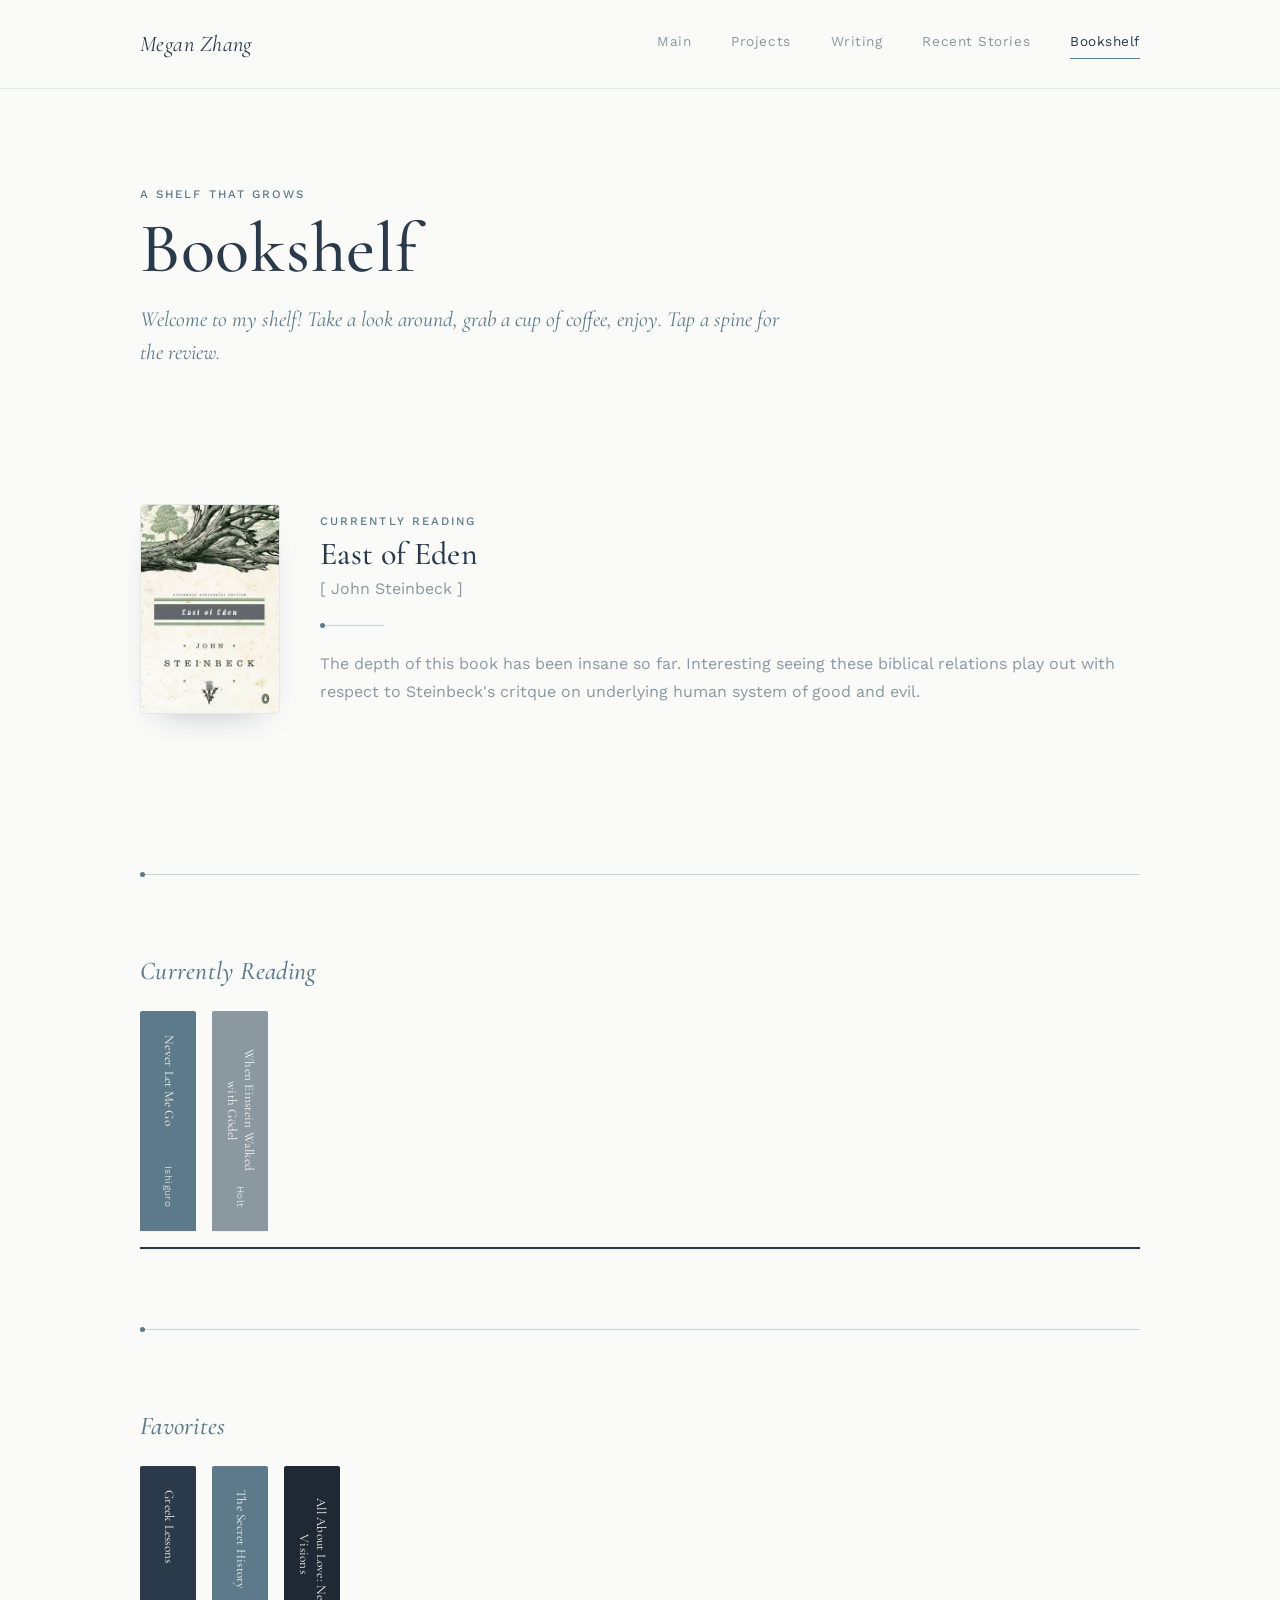
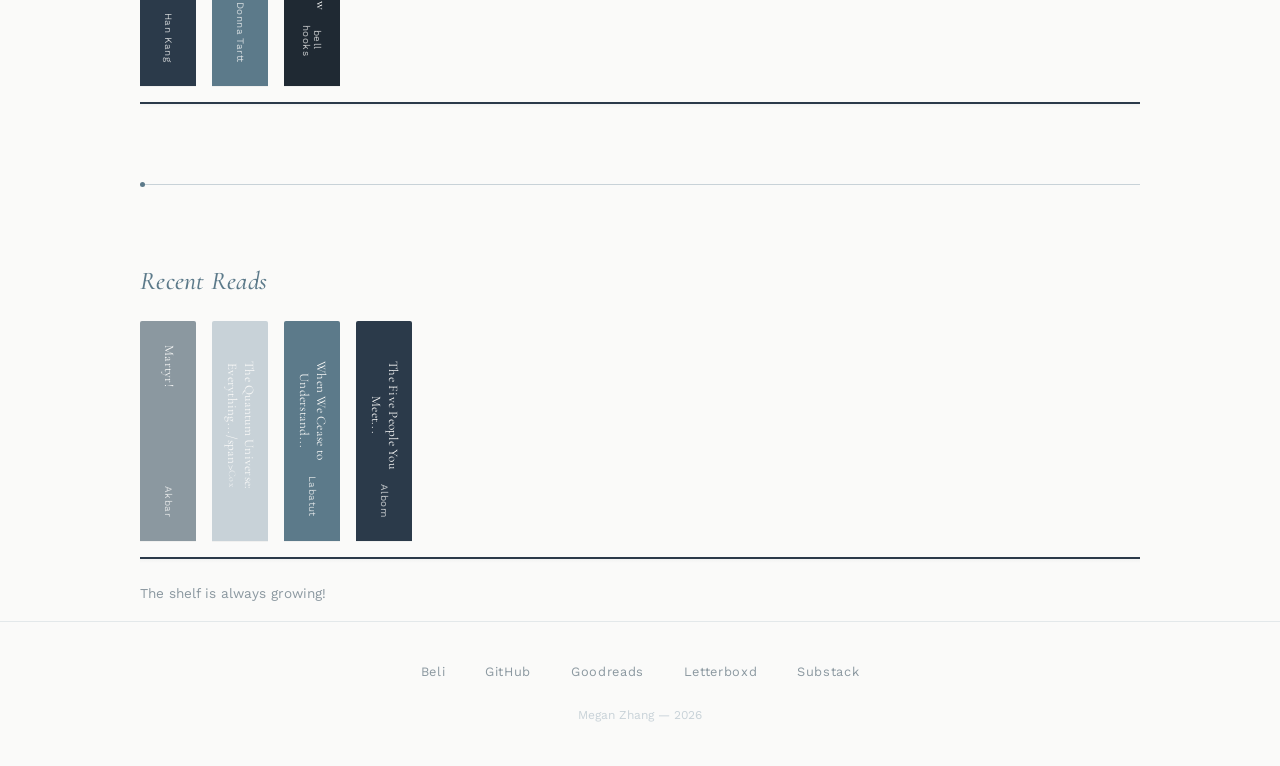
==== bookshelf.html @ 3c1c703c "Update bookshelf.html" ====
<!DOCTYPE html>
<html lang="en">
<head>
<meta charset="UTF-8">
<meta name="viewport" content="width=device-width, initial-scale=1.0">
<title>Bookshelf — Megan Zhang</title>
<link rel="preconnect" href="https://fonts.googleapis.com">
<link rel="preconnect" href="https://fonts.gstatic.com" crossorigin>
<link href="https://fonts.googleapis.com/css2?family=Cormorant+Garamond:ital,wght@0,400;0,500;0,600;1,400;1,500&family=Pinyon+Script&family=Work+Sans:wght@300;400;500;600&display=swap" rel="stylesheet">
<link rel="stylesheet" href="assets/css/main.css">
<link rel="stylesheet" href="assets/css/bookshelf.css">
</head>
<body>

<div class="loader" aria-hidden="true">
  <div class="loader-rabbit"><img src="assets/img/rabbit.svg" alt=""></div>
  <div class="loader-track"></div>
  <p class="loader-label">just a moment</p>
</div>

<nav class="site-nav">
  <div class="wrap">
    <a href="index.html" class="wordmark">Megan Zhang</a>
    <button class="nav-toggle" aria-label="Toggle navigation"><span></span><span></span><span></span></button>
    <div class="nav-links">
      <a href="index.html">Main</a>
      <a href="projects.html">Projects</a>
      <a href="writing.html">Writing</a>
      <a href="stories.html">Recent Stories</a>
      <a href="bookshelf.html" class="active">Bookshelf</a>
    </div>
  </div>
</nav>

<header class="page-header">
  <div class="wrap">
    <p class="eyebrow">A shelf that grows</p>
    <h1>Bookshelf</h1>
    <p class="lede">Welcome to my shelf! Take a look around, grab a cup of coffee, enjoy. Tap a spine for the review.</p>
  </div>
</header>

<main>
  <div class="wrap">

    <!-- FEATURED currently-reading -->
    <section class="featured-book reveal">
      <div class="img-slot featured-cover" style="--ratio: 2 / 3;">
        <img src="assets/img/eastofeden.jpg">
      </div>
      <div class="featured-meta">
        <p class="eyebrow">Currently reading</p>
        <h2 class="font-display">East of Eden</h2>
        <p class="muted">[ John Steinbeck ]</p>
        <div class="breathing-rule short"></div>
        <p class="body-text muted">The depth of this book has been insane so far. Interesting seeing these biblical relations play out
        with respect to Steinbeck's critque on underlying human system of good and evil. </p>
      </div>
    </section>

    <div class="breathing-rule"></div>

    <!-- CURRENTLY READING shelf -->
    <section class="shelf-section">
      <h2 class="section-label font-display">Currently Reading</h2>
      <div class="shelf-row">
        <button class="book-spine reveal" style="--spine-color:#5C7A8A;" data-title="Never Let Me Go" data-author="Kazuo Ishiguro" data-status="Currently reading" data-rating="" data-review="As a child, Kathy – now thirty-one years old – lived at Hailsham, a private school in the scenic English countryside where the children were sheltered from the outside world, brought up to believe that they were special and that their well-being was crucial not only for themselves but for the society they would eventually enter. Kathy had long ago put this idyllic past behind her, but when two of her Hailsham friends come back into her life, she stops resisting the pull of memory.

And so, as her friendship with Ruth is rekindled, and as the feelings that long ago fueled her adolescent crush on Tommy begin to deepen into love, Kathy recalls their years at Hailsham. She describes happy scenes of boys and girls growing up together, unperturbed – even comforted – by their isolation. But she describes other scenes as well: of discord and misunderstanding that hint at a dark secret behind Hailsham's nurturing facade. With the dawning clarity of hindsight, the three friends are compelled to face the truth about their childhood – and about their lives now. (GoodReads)">
          <span class="spine-title">Never Let Me Go</span><span class="spine-author">Ishiguro</span>
        </button>
        <button class="book-spine reveal" style="--spine-color:#8B98A0;" data-title="	
When Einstein Walked with Gödel: Excursions to the Edge of Thought" data-author="Jim Holt" data-status="Currently reading" data-rating="" data-review="Does time exist? What is infinity? Why do mirrors reverse left and right but not up and down? In this scintillating collection, Holt explores the human mind, the cosmos, and the thinkers who've tried to encompass the latter with the former. With his trademark clarity and humor, Holt probes the mysteries of quantum mechanics, the quest for the foundations of mathematics, and the nature of logic and truth. Along the way, he offers intimate biographical sketches of celebrated and neglected thinkers, from the physicist 
          Emmy Noether to the computing pioneer Alan Turing and the discoverer of fractals, Benoit Mandelbrot. Holt offers a painless and playful introduction to many of our most beautiful but least understood ideas, from Einsteinian relativity to string theory, and also invites us to consider why the greatest logician of the twentieth century believed the U.S. Constitution contained a terrible contradiction--and whether the universe truly has a future. (Goodreads)">
          <span class="spine-title">When Einstein Walked with Gödel</span><span class="spine-author">Holt</span>
        </button>
      </div>
    </section>

    <div class="breathing-rule"></div>

    <!-- FAVORITES shelf -->
    <section class="shelf-section">
      <h2 class="section-label font-display">Favorites</h2>
      <div class="shelf-row">
        <button class="book-spine reveal" style="--spine-color:#2B3A4A;" data-title="Greek Lessons" data-author="Kang" data-status="Favorite" data-rating="★★★★★" data-review="A placeholder review for a favorite — the book you return to, and why.">
          <span class="spine-title">Greek Lessons</span><span class="spine-author">Han Kang</span>
        </button>
        <button class="book-spine reveal" style="--spine-color:#5C7A8A;" data-title="The Secret History" data-author="Tartt" data-status="Favorite" data-rating="★★★★★" data-review="A placeholder review for a favorite — the book you return to, and why.">
          <span class="spine-title">The Secret History</span><span class="spine-author">Donna Tartt</span>
        </button>
        <button class="book-spine reveal" style="--spine-color:#1F2933;" data-title="All About Love: New Visions" data-author="hooks" data-status="Favorite" data-rating="★★★★★" data-review="A placeholder review for a favorite — the book you return to, and why.">
          <span class="spine-title">All About Love: New Visions</span><span class="spine-author">bell hooks</span>
        </button>
      </div>
    </section>

    <div class="breathing-rule"></div>

    <!-- RECENT READS shelf -->
    <section class="shelf-section">
      <h2 class="section-label font-display">Recent Reads</h2>
      <div class="shelf-row">
        <button class="book-spine reveal" style="--spine-color:#8B98A0;" data-title="Martyr!" data-author="Kaveh Akbar" data-status="Read" data-rating="★★★★★" data-review="Akbar's prose is so fluid and so utterly physical in a way that I cannot otherwise describe it: the lurching feeling in your stomach, your head spinning, your heart leaping -- these were all plainly felt by me as I read Martyr!. Even now, having just finished the book, I have to grapple with a sort of nausea after its last passages, even as my head aches attempting to wrap around the vertigo of following through the novel's temperamental ride. That said, the emotional weight of this book cannot be taken lightly. There are certainly heavier sections; the book, after all, talks of grief, navigating addiction, death, all amidst the backdrop of the American-Iran conflict.

That does not remove the human element from this book. Cyrus, the book's protagonist, searches for the meaningfulness behind the deaths of many figures in his life and history, thus embarking on a journey investigating the term of martyrdom. He faces many dichotomies: what makes it death rather than merely choosing not to live? What constitutes purity and sin? Complicity and action? Akbar makes it a choice to offer no solid answer to any of these questions, leaving the line blurred between these dichotomies that seemingly construct Cyrus' main internal conflicts. Yet, this intention becomes more clear throughout the novel. Humans are innately flawed, even those that have been idolized by history for heroism and martyrdom. We cannot reject these flaws, nor can we shamelessly impart them on others -- the same way a nation may reject another nation's peoples based on labels. Navigating the indecision and doom that comes because of our realization of our and others' imperfection is a necessary component of living. Thus, it cannot be said lightly that any death is completely meaningless. Martyr! demonstrates that ife always comes before death, and living is often enough meaning in itself. ">
          <span class="spine-title">Martyr!</span><span class="spine-author">Akbar</span>
        </button>
        <button class="book-spine reveal" style="--spine-color:#C8D2D8;" data-title="The Quantum Universe: Everything That Can Happen Does Happen" data-author="Brian Cox" data-status="Read" data-rating="★★★☆☆" data-review="For an Incompetent Physicist TM (myself), this book appeared initially as a godsend. In only the first four chapters, Cox made the remarkable feat of deriving Schrodinger's wave function and Heisenberg's uncertainty principle from only a set of established precepts, without mathematics. I was sold (I still have trauma from high school). However, as I continued reading, I found that Cox's deliberate steering away from "hard mathematics" made the subject matter too diluted, making the whole book end up more like an exercise in metaphors (the constant use of clocks? why not just explain wavefunctions...) than actual conceptual understanding. Without introducing the rigor of calculus and linear algebra, it made the introduction of the path integral formulation flimsier than I had hoped -- and even more when atomic structure becomes introduced more heavily, such as with the Pauli Exclusion Principle and Quantum Field Theory (i.e. explaining why electrons occupy rigid, quantized energy levels without walking through the partial diffeqs of Schrodinger's equation makes following the metaphors alone too messy). Perhaps well-intended for the Incompetent Physicists like myself or people wanting to get their foot through the door of the "Quantum realm", this book achieved the goal of making the subject matter more accessible to the general public, bridging the gap between abstract physics and the real world. This, however, was done at the cost of perhaps misguiding readers on leaving them only a fuzzy outline of the physics itself, reaching a dead end. The concepts are too intellectually demanding to be fully grasped through mere metaphors, yet the actual tools required to understand them are withheld to keep the book accessible. I would rec this book as a sort of primer for quantum mechanics -- but proceed with caution!">
          <span class="spine-title">The Quantum Universe: Everything.../span><span class="spine-author">Cox</span>
        </button>
        <button class="book-spine reveal" style="--spine-color:#5C7A8A;" data-title="When We Cease to Understand the World" data-author="Benjamin Labatut" data-status="Read" data-rating="★★★★☆" data-review="A wonderfully crafted and gripping narration on the dangers of chasing abstraction: both the greatest vice and virtue of discovery. Viewed through the lens of various physicists’ breakthroughs in constructing the modern field of physics, namely, quantum mechanics, discovery becomes a captivating goal for brilliant minds: to push boundaries, and seek more. But to move into uncharted territory is a terror in itself; and as the novel divulges from scientific fact into fiction, so too does it dive into the visceral question: what do we truly know after all?

This book was an astounding read: firstly, on the riveting presentation of quantum theories that I had only previously understood as bland textbook formulas and vague lecture of how they came to be; and secondly, on the gripping and elegant blend of such theories with dystopian themes that become increasingly resonant with the present. The title of the novel justifies itself in its relevance, and can only be understood truly after consuming this entire book in its whole. It is all paradoxical -- and perhaps that's the beauty of it (because for something as abstract and indeterministic as quantum theory, how relevant it seems too reflected in the personal lives of its creators) -- that constant discovery in the name of the scientific method may become humanity's inevitable undoing of what they consider "knowledge", and thus, scientific reality.

I can only describe my reactions after finishing this book as a sort of eerie awe. Of having to sit with its last chapter: that "theory has fallen to earth from another planet, and we simply scamper around it like apes...but with no true understanding". This revelation is as startling as it is true. I remember first encountering "quantum physics" in the abstract sense that I would be learning of a higher, complex, and therefore, more advanced form of physics -- such as learning Analysis after Calculus: to clarify and go deeper on known concepts to broaden the horizons of my understanding in the field. I was thus shocked when I learned of how utterly probabilistic and *uncertain* the subject was -- it felt utterly nascent and therefore foreign. Quantum physics dismantled all that I had known prior of physics, chemistry, even some mathematics and I, like many scholars in the field today, was forced to reckon with the uncomfortable leap of faith made off the deterministic ledge of Newtonian physics into the great abyss of "quantum". Indeed, even in today's day and age, scientific progression in quantum computing capacity and AI has been harkened both as a new revolution in human productivity and a omen for humanity's dissolution. Uncertainty is all around us, more than ever.">
          <span class="spine-title">When We Cease to Understand...</span><span class="spine-author">Labatut</span>
        </button>
        <button class="book-spine reveal" style="--spine-color:#2B3A4A;" data-title="The Five People You Meet in Heaven" data-author="Albom" data-status="Read" data-rating="★★★☆☆" data-review="A placeholder review. A line or two on what you took from it.">
          <span class="spine-title">The Five People You Meet...</span><span class="spine-author">Albom</span>
        </button>
      </div>
      <p class="shelf-hint small">The shelf is always growing!</p>
    </section>

  </div>
</main>

<!-- BOOK DETAIL MODAL -->
<div class="book-modal" aria-hidden="true">
  <div class="book-modal-backdrop"></div>
  <div class="book-modal-panel" role="dialog" aria-modal="true">
    <button class="book-modal-close" aria-label="Close">×</button>
    <p class="book-modal-status eyebrow"></p>
    <h3 class="book-modal-title font-display"></h3>
    <p class="book-modal-author muted"></p>
    <p class="book-modal-rating"></p>
    <div class="breathing-rule short"></div>
    <p class="book-modal-review body-text"></p>
  </div>
</div>

<footer class="site-footer">
  <div class="wrap">
    <nav class="social-tab" aria-label="Social links">
      <a href="#" target="_blank" rel="noopener">Beli</a>
      <a href="#" target="_blank" rel="noopener">GitHub</a>
      <a href="#" target="_blank" rel="noopener">Goodreads</a>
      <a href="#" target="_blank" rel="noopener">Letterboxd</a>
      <a href="#" target="_blank" rel="noopener">Substack</a>
    </nav>
    <p class="footer-note">Megan Zhang — 2026</p>
  </div>
</footer>

<script src="assets/js/main.js"></script>
<script src="assets/js/bookshelf.js"></script>
</body>
</html>
---- assets/css/main.css ----
/* ============================================================
   MEGAN ZHANG — personal site
   Design language: "poetic simplicity"
   Palette: warm white / slate blue / steel blue / grey-blue
   Type: Cormorant Garamond (display) + Work Sans (body)
         + Pinyon Script (rare accent flourish)
   Signature graphic: flowing contour-line fields (topographic
   meets wind/water) developed as custom SVG art.
   ============================================================ */

:root {
  /* ---- color ---- */
  --bone:        #FAFAF9;
  --paper:       #FFFFFF;
  --ink:         #1F2933;
  --slate:       #2B3A4A;
  --steel:       #5C7A8A;
  --mist:        #8B98A0;
  --hairline:    #C8D2D8;
  --hairline-soft: #E3E8EA;
  --wash:        #F1F4F5;

  /* ---- type ---- */
  --font-display: 'Cormorant Garamond', 'Times New Roman', serif;
  --font-body: 'Work Sans', -apple-system, BlinkMacSystemFont, 'Segoe UI', sans-serif;
  --font-script: 'Pinyon Script', 'Cormorant Garamond', cursive;

  /* ---- spacing ---- */
  --space-1: 0.5rem;  --space-2: 1rem;   --space-3: 1.5rem;
  --space-4: 2.5rem;  --space-5: 4rem;   --space-6: 6rem;  --space-7: 9rem;

  /* ---- layout ---- */
  --content-max: 1080px;
  --content-narrow: 720px;
  --nav-height: 88px;

  --ease: cubic-bezier(0.4, 0, 0.2, 1);
}

/* ============================================================ RESET */
*, *::before, *::after { box-sizing: border-box; }
html, body { margin: 0; padding: 0; }
img, svg { max-width: 100%; display: block; }
a { color: inherit; text-decoration: none; }
button { font-family: inherit; cursor: pointer; }
ul, ol { margin: 0; padding: 0; list-style: none; }
h1, h2, h3, h4, p { margin: 0; }
html { scroll-behavior: smooth; }

@media (prefers-reduced-motion: reduce) {
  html { scroll-behavior: auto; }
  *, *::before, *::after {
    animation-duration: 0.01ms !important;
    transition-duration: 0.01ms !important;
  }
}

body {
  background: var(--bone);
  color: var(--slate);
  font-family: var(--font-body);
  font-size: 16px;
  line-height: 1.6;
  -webkit-font-smoothing: antialiased;
}

::selection { background: var(--hairline); color: var(--ink); }
:focus-visible { outline: 2px solid var(--steel); outline-offset: 3px; border-radius: 2px; }

/* ============================================================ TYPE */
.font-display { font-family: var(--font-display); }
.font-script { font-family: var(--font-script); }

h1, h2, h3, .display {
  font-family: var(--font-display);
  font-weight: 500;
  color: var(--slate);
  letter-spacing: 0.01em;
}
h1 { font-size: clamp(2.6rem, 6vw, 4.4rem); line-height: 1.08; }
h2 { font-size: clamp(1.7rem, 3vw, 2.3rem); line-height: 1.25; }
h3 { font-size: 1.3rem; line-height: 1.4; }

.script-accent {
  font-family: var(--font-script);
  color: var(--steel);
  font-size: clamp(2rem, 4vw, 3rem);
  line-height: 1;
  font-weight: 400;
}

.eyebrow {
  font-family: var(--font-body);
  font-size: 0.72rem;
  letter-spacing: 0.18em;
  text-transform: uppercase;
  color: var(--steel);
  font-weight: 500;
}

.lede {
  font-family: var(--font-display);
  font-style: italic;
  font-size: 1.35rem;
  color: var(--steel);
  line-height: 1.5;
}

.body-text { color: var(--slate); font-size: 1rem; line-height: 1.75; }
.muted { color: var(--mist); }
.small { font-size: 0.85rem; color: var(--mist); }

/* ============================================================ LAYOUT */
.wrap { max-width: var(--content-max); margin: 0 auto; padding: 0 var(--space-4); }
.wrap-narrow { max-width: var(--content-narrow); margin: 0 auto; padding: 0 var(--space-4); }
@media (max-width: 640px) { .wrap, .wrap-narrow { padding: 0 var(--space-3); } }
section { padding: var(--space-6) 0; }

/* ============================================================ NAV */
.site-nav {
  position: sticky; top: 0; z-index: 100;
  background: rgba(250, 250, 249, 0.88);
  backdrop-filter: blur(8px);
  border-bottom: 1px solid var(--hairline-soft);
}
.site-nav .wrap {
  display: flex; align-items: center; justify-content: space-between;
  height: var(--nav-height);
}
.wordmark {
  font-family: var(--font-display);
  font-size: 1.4rem; font-style: italic;
  color: var(--slate); letter-spacing: 0.02em;
}
.nav-links { display: flex; gap: var(--space-4); }
.nav-links a {
  font-size: 0.85rem; letter-spacing: 0.04em; color: var(--mist);
  position: relative; padding-bottom: 4px; transition: color 0.25s var(--ease);
}
.nav-links a:hover { color: var(--steel); }
.nav-links a.active { color: var(--slate); }
.nav-links a.active::after {
  content: ''; position: absolute; left: 0; right: 0; bottom: -2px;
  height: 1px; background: var(--steel);
}
.nav-toggle { display: none; background: none; border: none; flex-direction: column; gap: 5px; padding: 8px; }
.nav-toggle span { width: 22px; height: 1px; background: var(--slate); display: block; }

@media (max-width: 760px) {
  .nav-links {
    position: absolute; top: var(--nav-height); left: 0; right: 0;
    background: var(--bone); border-bottom: 1px solid var(--hairline-soft);
    flex-direction: column; gap: 0; max-height: 0; overflow: hidden;
    transition: max-height 0.3s var(--ease);
  }
  .nav-links.open { max-height: 400px; }
  .nav-links a { padding: var(--space-2) var(--space-3); width: 100%; }
  .nav-toggle { display: flex; }
}

/* ============================================================
   SIGNATURE — the "breathing rule" (hairline + drifting dot)
   ============================================================ */
.breathing-rule {
  position: relative; height: 1px; background: var(--hairline);
  margin: var(--space-5) 0; overflow: visible;
}
.breathing-rule::after {
  content: ''; position: absolute; top: 50%; left: 0;
  width: 5px; height: 5px; margin-top: -2.5px; border-radius: 50%;
  background: var(--steel); animation: drift 7s ease-in-out infinite;
}
@keyframes drift {
  0%   { left: 0%;   opacity: 0.2; }
  50%  { left: 96%;  opacity: 0.9; }
  100% { left: 0%;   opacity: 0.2; }
}
.breathing-rule.short { width: 64px; margin: var(--space-3) 0; }
@media (prefers-reduced-motion: reduce) {
  .breathing-rule::after { animation: none; left: 0; opacity: 0.6; }
}

/* ============================================================ BUTTONS / PILLS / TAGS */
.btn {
  display: inline-flex; align-items: center; gap: 0.5rem;
  padding: 0.65rem 1.4rem; border-radius: 999px;
  font-size: 0.85rem; letter-spacing: 0.02em;
  border: 1px solid var(--slate); color: var(--slate);
  background: transparent; transition: all 0.25s var(--ease);
}
.btn:hover { background: var(--slate); color: var(--bone); }
.btn-solid { background: var(--slate); color: var(--bone); border-color: var(--slate); }
.btn-solid:hover { background: var(--steel); border-color: var(--steel); }

/* small pill like the ART "See More" */
.pill {
  display: inline-flex; align-items: center; gap: 0.4rem;
  padding: 0.5rem 1.2rem; border-radius: 999px;
  font-size: 0.76rem; letter-spacing: 0.06em;
  background: var(--slate); color: var(--bone);
  border: 1px solid var(--slate);
  transition: all 0.25s var(--ease);
}
.pill:hover { background: transparent; color: var(--slate); }
.pill.ghost { background: transparent; color: var(--slate); }
.pill.ghost:hover { background: var(--slate); color: var(--bone); }

.tag {
  display: inline-block; font-size: 0.72rem; letter-spacing: 0.04em;
  color: var(--steel); background: var(--wash);
  border-radius: 999px; padding: 0.3rem 0.8rem;
}
.hashtag {
  display: inline-block; font-size: 0.78rem; letter-spacing: 0.02em;
  color: var(--steel); border: 1px solid var(--hairline);
  border-radius: 999px; padding: 0.35rem 0.9rem;
  transition: all 0.25s var(--ease);
}
.hashtag:hover { background: var(--wash); border-color: var(--steel); }

/* ============================================================
   IMAGE SLOT — an open, designed placeholder for real photos
   Usage: <div class="img-slot" style="--ratio: 4/5;"> ... </div>
   Drop an <img> in to replace; the slot styling falls away.
   ============================================================ */
.img-slot {
  position: relative;
  aspect-ratio: var(--ratio, 4 / 3);
  border-radius: 4px;
  overflow: hidden;
  background:
    linear-gradient(135deg, var(--wash) 0%, #E8EDEF 55%, var(--hairline-soft) 100%);
  border: 1px solid var(--hairline-soft);
  display: flex;
  flex-direction: column;
  align-items: center;
  justify-content: center;
  gap: 0.6rem;
}
.img-slot > img {
  position: absolute; inset: 0;
  width: 100%; height: 100%; object-fit: cover;
}
.img-slot-mark {
  width: 38px; height: 38px; color: var(--steel); opacity: 0.7;
}
.img-slot-label {
  font-size: 0.68rem; letter-spacing: 0.18em; text-transform: uppercase;
  color: var(--steel); opacity: 0.75;
}
.img-slot.round { border-radius: 18px; }

/* ============================================================
   PALETTE-SWATCH BAR (echoes the Tokyo-blog colour strip)
   ============================================================ */
.swatch-bar {
  display: flex; align-items: center; gap: var(--space-3);
  flex-wrap: wrap;
  padding: var(--space-2) 0;
  border-top: 1px solid var(--hairline-soft);
  border-bottom: 1px solid var(--hairline-soft);
}
.swatch { display: flex; align-items: center; gap: 0.6rem; }
.swatch-dot {
  width: 22px; height: 22px; border-radius: 50%;
  border: 1px solid var(--hairline);
}
.swatch-hex { font-size: 0.74rem; letter-spacing: 0.06em; color: var(--mist); }

/* ============================================================
   "NOW" CARD (echoes the Tokyo "NOW PLAYING" widget)
   ============================================================ */
.now-card {
  display: flex; align-items: center; gap: var(--space-2);
  padding: var(--space-2);
  border: 1px solid var(--hairline-soft);
  border-radius: 16px;
  background: var(--paper);
  max-width: 340px;
}
.now-card .now-thumb {
  flex-shrink: 0; width: 64px; height: 64px; border-radius: 10px;
  --ratio: 1 / 1;
}
.now-card .now-meta .eyebrow { margin-bottom: 0.2rem; }
.now-card .now-title { font-family: var(--font-display); font-size: 1.15rem; color: var(--slate); }
.now-card .now-sub { font-size: 0.8rem; color: var(--mist); }

/* ============================================================ FOOTER / SOCIAL */
.site-footer { border-top: 1px solid var(--hairline-soft); padding: var(--space-4) 0; }
.social-tab { display: flex; justify-content: center; gap: var(--space-4); flex-wrap: wrap; }
.social-tab a {
  font-size: 0.8rem; letter-spacing: 0.05em; color: var(--mist);
  transition: color 0.25s var(--ease);
}
.social-tab a:hover { color: var(--steel); }
.footer-note { text-align: center; margin-top: var(--space-3); font-size: 0.75rem; color: var(--hairline); }

/* ============================================================ LOADER (hopping rabbit) */
.loader {
  position: fixed; inset: 0; z-index: 9999; background: var(--bone);
  display: flex; flex-direction: column; align-items: center; justify-content: center;
  gap: var(--space-3);
  transition: opacity 0.5s var(--ease), visibility 0.5s var(--ease);
}
.loader.hidden { opacity: 0; visibility: hidden; pointer-events: none; }
.loader-rabbit { width: 64px; height: 64px; }
.loader-rabbit img, .loader-rabbit svg {
  width: 100%; height: 100%;
  animation: hop 0.9s var(--ease) infinite;
}
@keyframes hop {
  0%   { transform: translateY(0) scaleY(1); }
  20%  { transform: translateY(-2px) scaleY(1.04); }
  45%  { transform: translateY(-22px) scaleY(0.96); }
  65%  { transform: translateY(0) scaleY(0.9); }
  100% { transform: translateY(0) scaleY(1); }
}
.loader-track { width: 120px; height: 1px; background: var(--hairline-soft); position: relative; overflow: hidden; }
.loader-track::after {
  content: ''; position: absolute; top: 0; left: -40%; width: 40%; height: 100%;
  background: var(--steel); animation: track-sweep 0.9s ease-in-out infinite;
}
@keyframes track-sweep { 0% { left: -40%; } 100% { left: 100%; } }
.loader-label { font-family: var(--font-display); font-style: italic; font-size: 0.95rem; color: var(--mist); letter-spacing: 0.02em; }
@media (prefers-reduced-motion: reduce) {
  .loader-rabbit img, .loader-rabbit svg { animation: none; }
  .loader-track::after { animation: none; left: 0; width: 100%; opacity: 0.5; }
}

/* ============================================================ SCROLL PROGRESS (thin breathing-rule echo, fixed under nav) */
.scroll-progress {
  position: fixed; top: 0; left: 0; right: 0; height: 2px;
  z-index: 200; background: transparent; pointer-events: none;
}
.scroll-progress-fill {
  display: block; width: 100%; height: 100%;
  background: linear-gradient(90deg, var(--hairline) 0%, var(--steel) 100%);
  transform: scaleX(0); transform-origin: left center;
  transition: transform 0.12s linear;
}
@media (prefers-reduced-motion: reduce) {
  .scroll-progress-fill { transition: none; }
}

/* ============================================================ SCROLL REVEAL */
.reveal { opacity: 0; transform: translateY(16px); transition: opacity 0.7s var(--ease), transform 0.7s var(--ease); }
.reveal.is-visible { opacity: 1; transform: translateY(0); }
@media (prefers-reduced-motion: reduce) { .reveal { opacity: 1; transform: none; transition: none; } }

/* ============================================================ SHARED SUB-PAGE HEADER */
.page-header { padding: var(--space-6) 0 var(--space-4); }
.page-header.bordered { border-bottom: 1px solid var(--hairline-soft); margin-bottom: var(--space-5); }
.page-header h1 { margin: var(--space-1) 0 var(--space-2); }
.page-header .lede { max-width: 640px; }
.page-header.center { text-align: center; }
.page-header.center .lede { margin-left: auto; margin-right: auto; }
---- assets/css/bookshelf.css ----
/* ============================================================
   BOOKSHELF PAGE
   ============================================================ */

/* featured currently-reading */
.featured-book {
  display: grid;
  grid-template-columns: 140px 1fr;
  gap: var(--space-4);
  align-items: center;
}
.featured-cover { box-shadow: 0 16px 36px -22px rgba(43,58,74,0.4); }
.featured-meta h2 { font-size: 2rem; margin: 0.2rem 0 0.1rem; }
@media (max-width: 600px) {
  .featured-book { grid-template-columns: 110px 1fr; gap: var(--space-3); }
  .featured-meta h2 { font-size: 1.5rem; }
}

.section-label { font-style: italic; font-size: 1.6rem; color: var(--steel); margin-bottom: var(--space-3); }

.shelf-section { padding: var(--space-2) 0; }

.shelf-row {
  display: flex; flex-wrap: wrap; align-items: flex-end; gap: var(--space-2);
  padding-bottom: var(--space-2);
  border-bottom: 2px solid var(--slate);
  position: relative;
}
.shelf-row::after {
  content: ''; position: absolute; left: 0; right: 0; bottom: -6px; height: 6px;
  background: linear-gradient(to bottom, rgba(43,58,74,0.06), transparent);
}

.book-spine {
  width: 56px; height: 220px;
  background: var(--spine-color, var(--steel));
  border: none; border-radius: 2px 2px 0 0;
  display: flex; flex-direction: column; justify-content: space-between; align-items: center;
  padding: var(--space-3) 0.4rem;
  transition: transform 0.25s var(--ease), box-shadow 0.25s var(--ease);
  box-shadow: 0 1px 0 rgba(0,0,0,0.04);
}
.book-spine:hover { transform: translateY(-6px); box-shadow: 0 10px 16px -8px rgba(43, 58, 74, 0.35); }

.spine-title {
  writing-mode: vertical-rl; text-orientation: mixed;
  font-family: var(--font-display); font-size: 0.82rem; color: var(--bone);
  letter-spacing: 0.02em; line-height: 1.3; max-height: 160px; overflow: hidden;
}
.spine-author {
  writing-mode: vertical-rl; text-orientation: mixed;
  font-size: 0.62rem; color: var(--bone); opacity: 0.75; letter-spacing: 0.04em;
}

.shelf-hint { margin-top: var(--space-3); }

@media (max-width: 700px) {
  .book-spine { width: 46px; height: 180px; }
  .spine-title { font-size: 0.72rem; max-height: 130px; }
}

/* ---- modal ---- */
.book-modal {
  position: fixed; inset: 0; z-index: 200;
  display: flex; align-items: center; justify-content: center;
  opacity: 0; visibility: hidden;
  transition: opacity 0.3s var(--ease), visibility 0.3s var(--ease);
}
.book-modal.open { opacity: 1; visibility: visible; }
.book-modal-backdrop { position: absolute; inset: 0; background: rgba(31, 41, 51, 0.35); backdrop-filter: blur(2px); }
.book-modal-panel {
  position: relative; background: var(--paper);
  max-width: 440px; width: calc(100% - 2.5rem);
  max-height: calc(100vh - 4rem);
  display: flex; flex-direction: column;
  padding: var(--space-4); border-radius: 6px;
  box-shadow: 0 20px 60px -20px rgba(31, 41, 51, 0.35);
  transform: translateY(12px); transition: transform 0.3s var(--ease);
}
.book-modal.open .book-modal-panel { transform: translateY(0); }
.book-modal-close {
  position: absolute; top: var(--space-2); right: var(--space-2);
  background: none; border: none; font-size: 1.4rem; color: var(--mist); line-height: 1; padding: 0.3rem;
  z-index: 1;
}
.book-modal-close:hover { color: var(--slate); }

/* fixed header block (title/author/rating/rule) never scrolls away */
.book-modal-status,
.book-modal-title,
.book-modal-author,
.book-modal-rating { flex-shrink: 0; }
.book-modal-title { font-size: 1.7rem; margin: 0.3rem 0 0.2rem; padding-right: var(--space-3); }
.book-modal-author { font-size: 0.95rem; margin-bottom: 0.4rem; }
.book-modal-rating { color: var(--steel); letter-spacing: 0.05em; font-size: 0.95rem; }

/* only the review body scrolls, once it's too long for the panel */
.book-modal-review {
  margin-top: var(--space-2);
  overflow-y: auto;
  padding-right: var(--space-2);
  /* fade the bottom edge slightly so a cut-off line reads as "more below" */
  mask-image: linear-gradient(to bottom, #000 calc(100% - 18px), transparent 100%);
}
.book-modal-review::-webkit-scrollbar { width: 6px; }
.book-modal-review::-webkit-scrollbar-thumb { background: var(--hairline); border-radius: 3px; }
.book-modal-review::-webkit-scrollbar-track { background: transparent; }
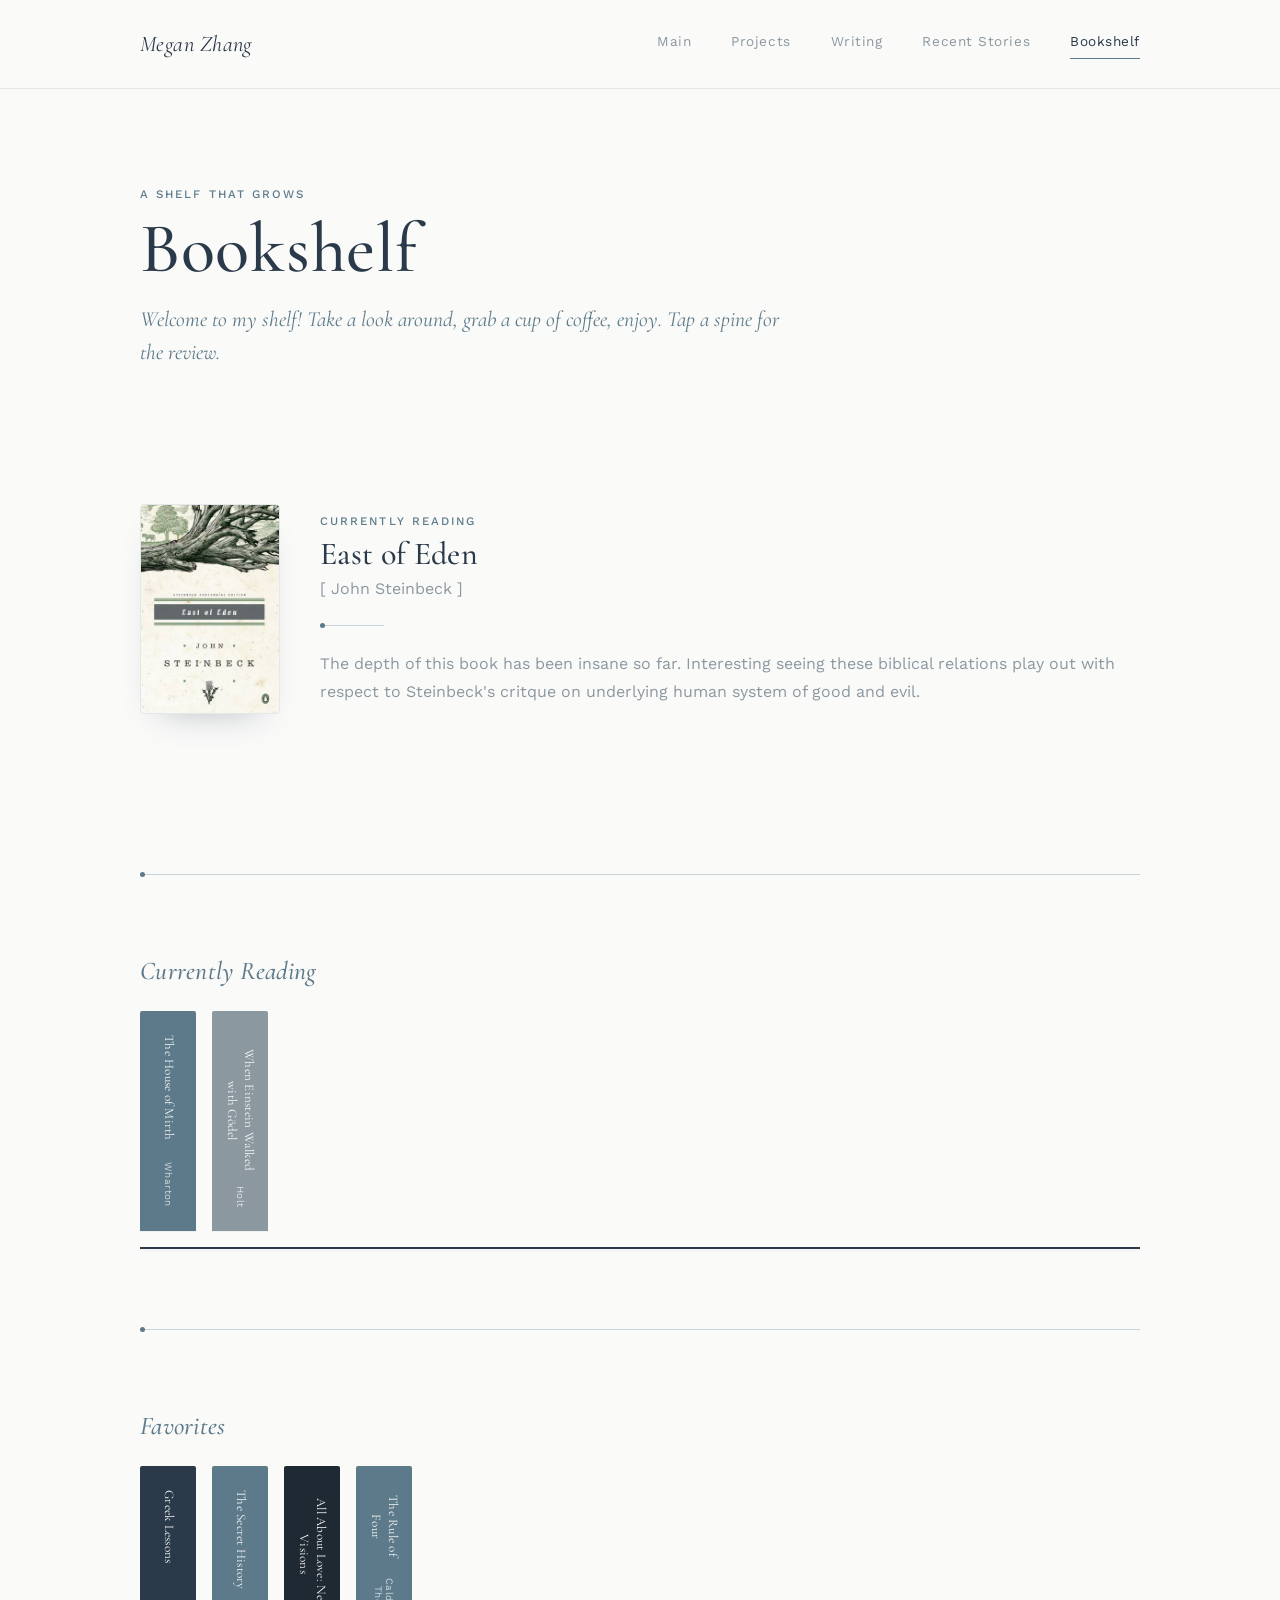
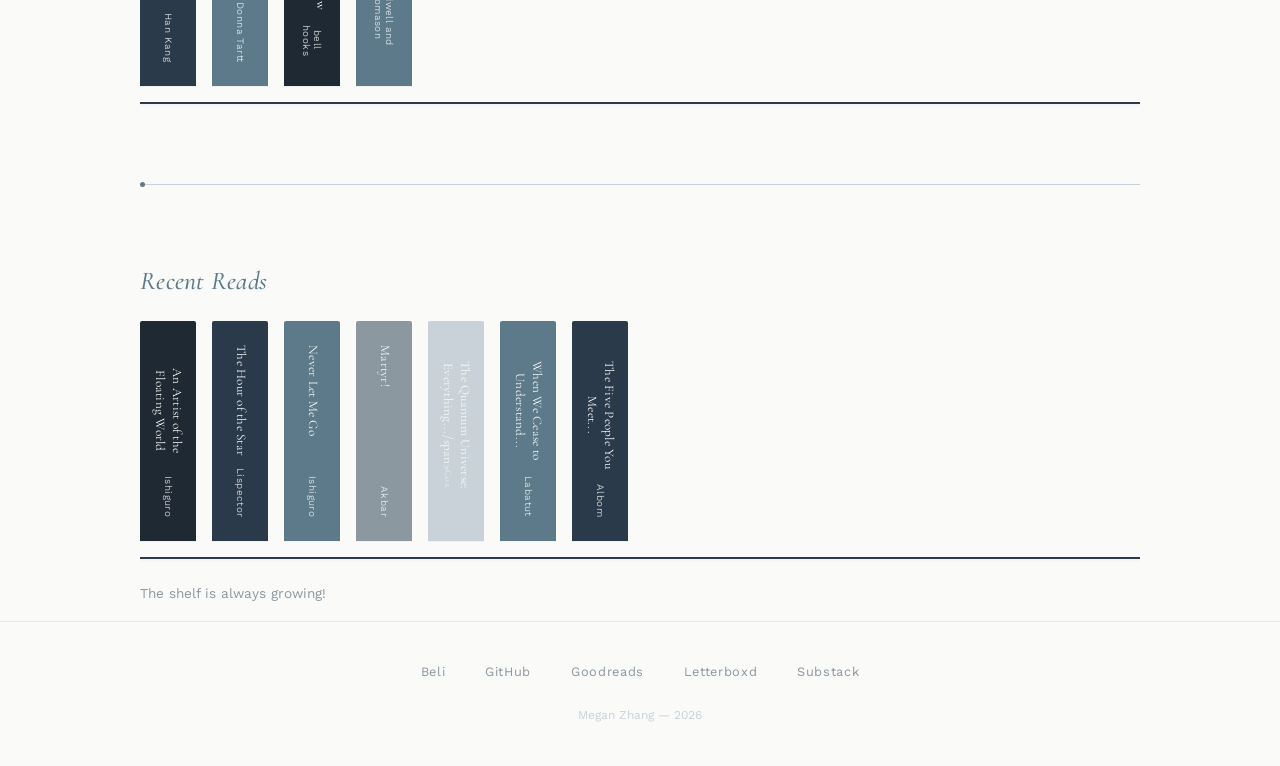
==== commit 8032c04a: "Update bookshelf.html" ====
--- a/bookshelf.html
+++ b/bookshelf.html
@@ -64,10 +64,9 @@
     <section class="shelf-section">
       <h2 class="section-label font-display">Currently Reading</h2>
       <div class="shelf-row">
-        <button class="book-spine reveal" style="--spine-color:#5C7A8A;" data-title="Never Let Me Go" data-author="Kazuo Ishiguro" data-status="Currently reading" data-rating="" data-review="As a child, Kathy – now thirty-one years old – lived at Hailsham, a private school in the scenic English countryside where the children were sheltered from the outside world, brought up to believe that they were special and that their well-being was crucial not only for themselves but for the society they would eventually enter. Kathy had long ago put this idyllic past behind her, but when two of her Hailsham friends come back into her life, she stops resisting the pull of memory.
-
-And so, as her friendship with Ruth is rekindled, and as the feelings that long ago fueled her adolescent crush on Tommy begin to deepen into love, Kathy recalls their years at Hailsham. She describes happy scenes of boys and girls growing up together, unperturbed – even comforted – by their isolation. But she describes other scenes as well: of discord and misunderstanding that hint at a dark secret behind Hailsham's nurturing facade. With the dawning clarity of hindsight, the three friends are compelled to face the truth about their childhood – and about their lives now. (GoodReads)">
-          <span class="spine-title">Never Let Me Go</span><span class="spine-author">Ishiguro</span>
+        <button class="book-spine reveal" style="--spine-color:#5C7A8A;" data-title="The House of Mirth" data-author="Edith Wharton" data-status="Currently reading" data-rating="" data-review=
+          "Lily Bart, beautiful, witty and sophisticated, is accepted by ‘old money’ and courted by the growing tribe of nouveaux riches. But as she nears thirty, her foothold becomes precarious; a poor girl with expensive tastes, she needs a husband to preserve her social standing and to maintain her in the luxury she has come to expect. Whilst many have sought her, something – fastidiousness or integrity- prevents her from making a ‘suitable’ match. (GoodReads)">
+          <span class="spine-title">The House of Mirth</span><span class="spine-author">Wharton</span>
         </button>
         <button class="book-spine reveal" style="--spine-color:#8B98A0;" data-title="	
 When Einstein Walked with Gödel: Excursions to the Edge of Thought" data-author="Jim Holt" data-status="Currently reading" data-rating="" data-review="Does time exist? What is infinity? Why do mirrors reverse left and right but not up and down? In this scintillating collection, Holt explores the human mind, the cosmos, and the thinkers who've tried to encompass the latter with the former. With his trademark clarity and humor, Holt probes the mysteries of quantum mechanics, the quest for the foundations of mathematics, and the nature of logic and truth. Along the way, he offers intimate biographical sketches of celebrated and neglected thinkers, from the physicist 
@@ -83,14 +82,18 @@
     <section class="shelf-section">
       <h2 class="section-label font-display">Favorites</h2>
       <div class="shelf-row">
-        <button class="book-spine reveal" style="--spine-color:#2B3A4A;" data-title="Greek Lessons" data-author="Kang" data-status="Favorite" data-rating="★★★★★" data-review="A placeholder review for a favorite — the book you return to, and why.">
+        <button class="book-spine reveal" style="--spine-color:#2B3A4A;" data-title="Greek Lessons" data-author="Kang" data-status="Favorite" data-rating="★★★★★" data-review="">
           <span class="spine-title">Greek Lessons</span><span class="spine-author">Han Kang</span>
         </button>
-        <button class="book-spine reveal" style="--spine-color:#5C7A8A;" data-title="The Secret History" data-author="Tartt" data-status="Favorite" data-rating="★★★★★" data-review="A placeholder review for a favorite — the book you return to, and why.">
+        <button class="book-spine reveal" style="--spine-color:#5C7A8A;" data-title="The Secret History" data-author="Tartt" data-status="Favorite" data-rating="★★★★★" data-review="">
           <span class="spine-title">The Secret History</span><span class="spine-author">Donna Tartt</span>
         </button>
-        <button class="book-spine reveal" style="--spine-color:#1F2933;" data-title="All About Love: New Visions" data-author="hooks" data-status="Favorite" data-rating="★★★★★" data-review="A placeholder review for a favorite — the book you return to, and why.">
+        <button class="book-spine reveal" style="--spine-color:#1F2933;" data-title="All About Love: New Visions" data-author="hooks" data-status="Favorite" data-rating="★★★★★" data-review="">
           <span class="spine-title">All About Love: New Visions</span><span class="spine-author">bell hooks</span>
+        </button>
+
+        <button class="book-spine reveal" style="--spine-color:#5C7A8A;" data-title="The Rule of Four" data-author="Ian Caldwell and Dustin Thomason" data-status="Favorite" data-rating="★★★★★" data-rating="" data-review="">
+          <span class="spine-title">The Rule of Four </span><span class="spine-author">Caldwell and Thomason</span>
         </button>
       </div>
     </section>
@@ -101,6 +104,26 @@
     <section class="shelf-section">
       <h2 class="section-label font-display">Recent Reads</h2>
       <div class="shelf-row">
+      <button class="book-spine reveal" style="--spine-color:#1F2933;" data-title="An Artist of the Floating World" data-author="Kazuo Ishiguro" data-status="Currently reading" data-rating="" data-review="
+ishiguro explores grace and individuality at odds with culpability amidst the backdrop of a nation’s modernization. his typical plotless + unreliable narrator style def shines through in this novel, to the point where it both offers an explorative and empathetic lens into the emotional intricacies of the protagonist, but also muddles certainties — especially with a matter as heavy as japan’s ww2 history.
+
+i dont wanna be The Foreigner who claims they suddenly feel very cultured on all things japan after seeing something vaguely aesthetically japanese but this novel was definitely a formative cornerstone in constructing/revising my view of contemporary japan. i will say there was some lingering emptiness and ambiguity (as such is the style of ishiguro that can both be appreciated and critiqued) that lent a sort of disappointment for me. i could sympathize with ‘emptiness’ being an artful choice given the thematic exploration of the concept through an artist’s career in dividing the world btwn beauty and action, but at times, ‘emptiness’ lent the novel much more towards the former, diluting discussion of the latter. therefore, the ending seemed a bit abrupt and thus came off as a collection of platitudes meant to satiate the larger audience. through an artist’s lens, this book was thus a thoughtful and heartfelt read, but i find it hard to extrapolate the motives of this novel beyond that.
+">
+          <span class="spine-title">An Artist of the Floating World </span><span class="spine-author">Ishiguro</span>
+        </button>
+
+<button class="book-spine reveal" style="--spine-color:#2B3A4A;" data-title="The Hour of the Star" data-author="Clarice Lispector" data-status="Currently reading" data-rating="" data-review="
+Narrated by the cosmopolitan Rodrigo S.M., this brief, strange, and haunting tale is the story of Macabéa, one of life's unfortunates. Living in the slums of Rio de Janeiro and eking out a poor living as a typist, Macabéa loves movies, Coca-Cola, and her rat of a boyfriend; she would like to be like Marilyn Monroe, but she is ugly, underfed, sickly, and unloved. Rodrigo recoils from her wretchedness, and yet he cannot avoid realization that for all her outward misery, Macabéa is inwardly free. She doesn't seem to know how unhappy she should be. Lispector employs her pathetic heroine against her urbane, empty narrator--edge of despair to edge of despair--and, working them like a pair of scissors, she cuts away the reader's preconceived notions about poverty, identity, love, and the art of fiction. In her last novel she takes readers close to the true mystery of life, and leaves us deep in Lispector territory indeed. (Goodreads)">
+          <span class="spine-title">The Hour of the Star </span><span class="spine-author">Lispector</span>
+        </button>
+
+        
+        <button class="book-spine reveal" style="--spine-color:#5C7A8A;" data-title="Never Let Me Go" data-author="Kazuo Ishiguro" data-status="Currently reading" data-rating="" data-review="As a child, Kathy – now thirty-one years old – lived at Hailsham, a private school in the scenic English countryside where the children were sheltered from the outside world, brought up to believe that they were special and that their well-being was crucial not only for themselves but for the society they would eventually enter. Kathy had long ago put this idyllic past behind her, but when two of her Hailsham friends come back into her life, she stops resisting the pull of memory.
+
+And so, as her friendship with Ruth is rekindled, and as the feelings that long ago fueled her adolescent crush on Tommy begin to deepen into love, Kathy recalls their years at Hailsham. She describes happy scenes of boys and girls growing up together, unperturbed – even comforted – by their isolation. But she describes other scenes as well: of discord and misunderstanding that hint at a dark secret behind Hailsham's nurturing facade. With the dawning clarity of hindsight, the three friends are compelled to face the truth about their childhood – and about their lives now. (GoodReads)">
+          <span class="spine-title">Never Let Me Go</span><span class="spine-author">Ishiguro</span>
+        </button>
+        
         <button class="book-spine reveal" style="--spine-color:#8B98A0;" data-title="Martyr!" data-author="Kaveh Akbar" data-status="Read" data-rating="★★★★★" data-review="Akbar's prose is so fluid and so utterly physical in a way that I cannot otherwise describe it: the lurching feeling in your stomach, your head spinning, your heart leaping -- these were all plainly felt by me as I read Martyr!. Even now, having just finished the book, I have to grapple with a sort of nausea after its last passages, even as my head aches attempting to wrap around the vertigo of following through the novel's temperamental ride. That said, the emotional weight of this book cannot be taken lightly. There are certainly heavier sections; the book, after all, talks of grief, navigating addiction, death, all amidst the backdrop of the American-Iran conflict.
 
 That does not remove the human element from this book. Cyrus, the book's protagonist, searches for the meaningfulness behind the deaths of many figures in his life and history, thus embarking on a journey investigating the term of martyrdom. He faces many dichotomies: what makes it death rather than merely choosing not to live? What constitutes purity and sin? Complicity and action? Akbar makes it a choice to offer no solid answer to any of these questions, leaving the line blurred between these dichotomies that seemingly construct Cyrus' main internal conflicts. Yet, this intention becomes more clear throughout the novel. Humans are innately flawed, even those that have been idolized by history for heroism and martyrdom. We cannot reject these flaws, nor can we shamelessly impart them on others -- the same way a nation may reject another nation's peoples based on labels. Navigating the indecision and doom that comes because of our realization of our and others' imperfection is a necessary component of living. Thus, it cannot be said lightly that any death is completely meaningless. Martyr! demonstrates that ife always comes before death, and living is often enough meaning in itself. ">
@@ -110,7 +133,6 @@
           <span class="spine-title">The Quantum Universe: Everything.../span><span class="spine-author">Cox</span>
         </button>
         <button class="book-spine reveal" style="--spine-color:#5C7A8A;" data-title="When We Cease to Understand the World" data-author="Benjamin Labatut" data-status="Read" data-rating="★★★★☆" data-review="A wonderfully crafted and gripping narration on the dangers of chasing abstraction: both the greatest vice and virtue of discovery. Viewed through the lens of various physicists’ breakthroughs in constructing the modern field of physics, namely, quantum mechanics, discovery becomes a captivating goal for brilliant minds: to push boundaries, and seek more. But to move into uncharted territory is a terror in itself; and as the novel divulges from scientific fact into fiction, so too does it dive into the visceral question: what do we truly know after all?
-
 This book was an astounding read: firstly, on the riveting presentation of quantum theories that I had only previously understood as bland textbook formulas and vague lecture of how they came to be; and secondly, on the gripping and elegant blend of such theories with dystopian themes that become increasingly resonant with the present. The title of the novel justifies itself in its relevance, and can only be understood truly after consuming this entire book in its whole. It is all paradoxical -- and perhaps that's the beauty of it (because for something as abstract and indeterministic as quantum theory, how relevant it seems too reflected in the personal lives of its creators) -- that constant discovery in the name of the scientific method may become humanity's inevitable undoing of what they consider "knowledge", and thus, scientific reality.
 
 I can only describe my reactions after finishing this book as a sort of eerie awe. Of having to sit with its last chapter: that "theory has fallen to earth from another planet, and we simply scamper around it like apes...but with no true understanding". This revelation is as startling as it is true. I remember first encountering "quantum physics" in the abstract sense that I would be learning of a higher, complex, and therefore, more advanced form of physics -- such as learning Analysis after Calculus: to clarify and go deeper on known concepts to broaden the horizons of my understanding in the field. I was thus shocked when I learned of how utterly probabilistic and *uncertain* the subject was -- it felt utterly nascent and therefore foreign. Quantum physics dismantled all that I had known prior of physics, chemistry, even some mathematics and I, like many scholars in the field today, was forced to reckon with the uncomfortable leap of faith made off the deterministic ledge of Newtonian physics into the great abyss of "quantum". Indeed, even in today's day and age, scientific progression in quantum computing capacity and AI has been harkened both as a new revolution in human productivity and a omen for humanity's dissolution. Uncertainty is all around us, more than ever.">
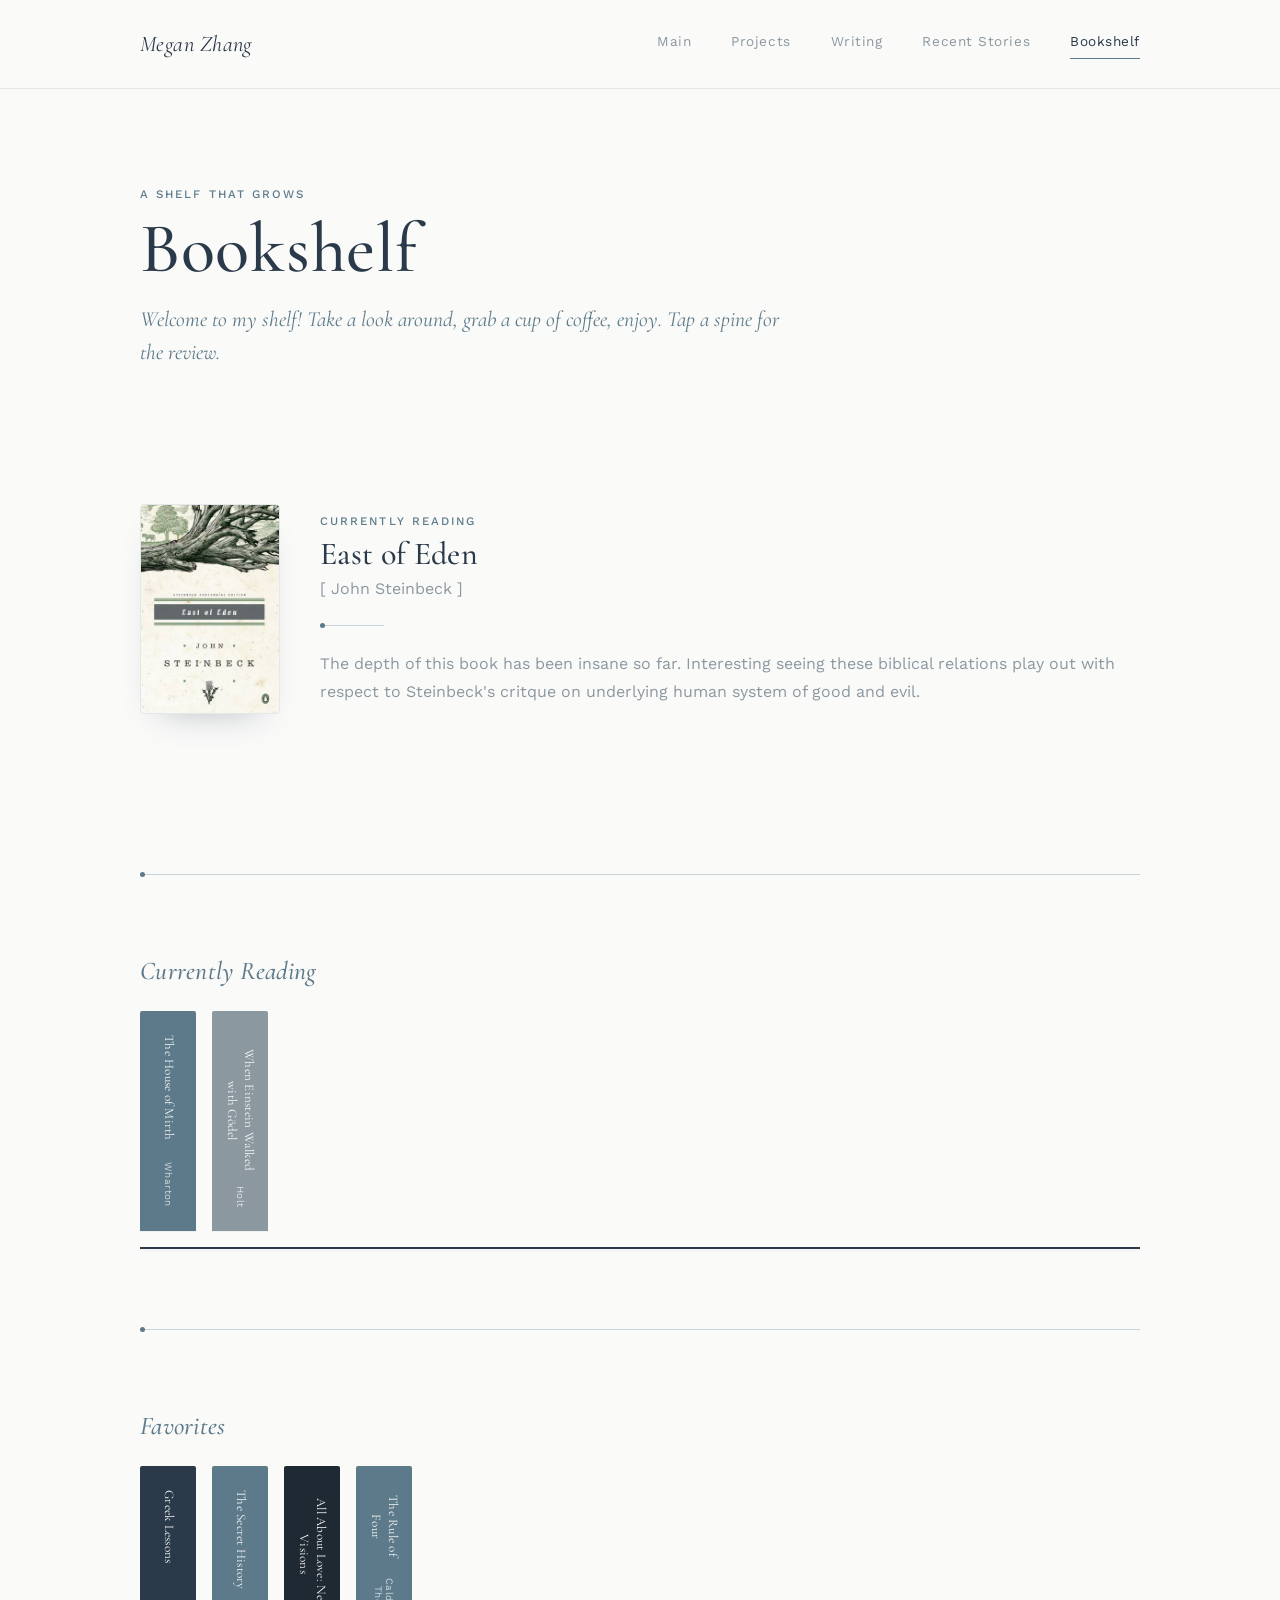
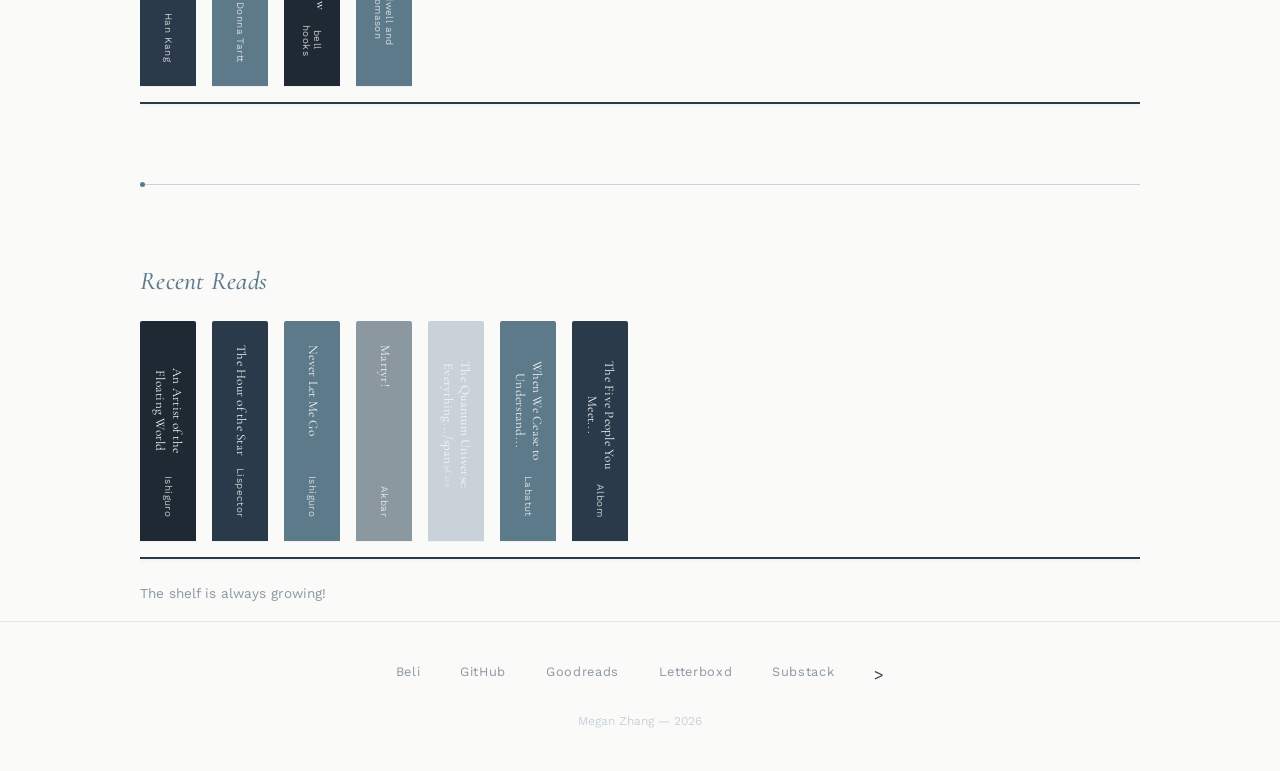
==== commit 4d7d7335: "Update bookshelf.html" ====
--- a/bookshelf.html
+++ b/bookshelf.html
@@ -129,16 +129,15 @@
 That does not remove the human element from this book. Cyrus, the book's protagonist, searches for the meaningfulness behind the deaths of many figures in his life and history, thus embarking on a journey investigating the term of martyrdom. He faces many dichotomies: what makes it death rather than merely choosing not to live? What constitutes purity and sin? Complicity and action? Akbar makes it a choice to offer no solid answer to any of these questions, leaving the line blurred between these dichotomies that seemingly construct Cyrus' main internal conflicts. Yet, this intention becomes more clear throughout the novel. Humans are innately flawed, even those that have been idolized by history for heroism and martyrdom. We cannot reject these flaws, nor can we shamelessly impart them on others -- the same way a nation may reject another nation's peoples based on labels. Navigating the indecision and doom that comes because of our realization of our and others' imperfection is a necessary component of living. Thus, it cannot be said lightly that any death is completely meaningless. Martyr! demonstrates that ife always comes before death, and living is often enough meaning in itself. ">
           <span class="spine-title">Martyr!</span><span class="spine-author">Akbar</span>
         </button>
-        <button class="book-spine reveal" style="--spine-color:#C8D2D8;" data-title="The Quantum Universe: Everything That Can Happen Does Happen" data-author="Brian Cox" data-status="Read" data-rating="★★★☆☆" data-review="For an Incompetent Physicist TM (myself), this book appeared initially as a godsend. In only the first four chapters, Cox made the remarkable feat of deriving Schrodinger's wave function and Heisenberg's uncertainty principle from only a set of established precepts, without mathematics. I was sold (I still have trauma from high school). However, as I continued reading, I found that Cox's deliberate steering away from "hard mathematics" made the subject matter too diluted, making the whole book end up more like an exercise in metaphors (the constant use of clocks? why not just explain wavefunctions...) than actual conceptual understanding. Without introducing the rigor of calculus and linear algebra, it made the introduction of the path integral formulation flimsier than I had hoped -- and even more when atomic structure becomes introduced more heavily, such as with the Pauli Exclusion Principle and Quantum Field Theory (i.e. explaining why electrons occupy rigid, quantized energy levels without walking through the partial diffeqs of Schrodinger's equation makes following the metaphors alone too messy). Perhaps well-intended for the Incompetent Physicists like myself or people wanting to get their foot through the door of the "Quantum realm", this book achieved the goal of making the subject matter more accessible to the general public, bridging the gap between abstract physics and the real world. This, however, was done at the cost of perhaps misguiding readers on leaving them only a fuzzy outline of the physics itself, reaching a dead end. The concepts are too intellectually demanding to be fully grasped through mere metaphors, yet the actual tools required to understand them are withheld to keep the book accessible. I would rec this book as a sort of primer for quantum mechanics -- but proceed with caution!">
+        <button class="book-spine reveal" style="--spine-color:#C8D2D8;" data-title="The Quantum Universe: Everything That Can Happen Does Happen" data-author="Brian Cox" data-status="Read" data-rating="★★★☆☆" data-review="For an Incompetent Physicist TM (myself), this book appeared initially as a godsend. In only the first four chapters, Cox made the remarkable feat of deriving Schrodinger's wave function and Heisenberg's uncertainty principle from only a set of established precepts, without mathematics. I was sold (I still have trauma from high school). However, as I continued reading, I found that Cox's deliberate steering away from "hard mathematics" made the subject matter too diluted, making some explanations a bit more winded than needed (i.e. substituting clock metaphors for explanation of wavefunctions) than actual conceptual understanding. Without introducing the rigor of calculus and linear algebra, it made the introduction of the path integral formulation flimsier than I had hoped -- and this issue was exacerbated when atomic structure was introduced more heavily, such as with the Pauli Exclusion Principle and Quantum Field Theory (i.e. explaining why electrons occupy rigid, quantized energy levels without walking through the partial diffeqs of Schrodinger's equation made the metaphors too convoluted). Perhaps well-intended for the Incompetent Physicists like myself or people wanting to get their foot through the door of the "Quantum realm", this book achieved the goal of making the subject matter more accessible to the general public, bridging the gap between abstract physics and the real world. This, however, was done at the cost of perhaps misguiding readers on leaving them only a fuzzy outline of the physics itself, reaching a dead end. The concepts are too intellectually demanding to be fully grasped through mere metaphors, yet the actual tools required to understand them are withheld to keep the book accessible. I would rec this book as a sort of primer for quantum mechanics -- but proceed with caution!">
           <span class="spine-title">The Quantum Universe: Everything.../span><span class="spine-author">Cox</span>
         </button>
         <button class="book-spine reveal" style="--spine-color:#5C7A8A;" data-title="When We Cease to Understand the World" data-author="Benjamin Labatut" data-status="Read" data-rating="★★★★☆" data-review="A wonderfully crafted and gripping narration on the dangers of chasing abstraction: both the greatest vice and virtue of discovery. Viewed through the lens of various physicists’ breakthroughs in constructing the modern field of physics, namely, quantum mechanics, discovery becomes a captivating goal for brilliant minds: to push boundaries, and seek more. But to move into uncharted territory is a terror in itself; and as the novel divulges from scientific fact into fiction, so too does it dive into the visceral question: what do we truly know after all?
 This book was an astounding read: firstly, on the riveting presentation of quantum theories that I had only previously understood as bland textbook formulas and vague lecture of how they came to be; and secondly, on the gripping and elegant blend of such theories with dystopian themes that become increasingly resonant with the present. The title of the novel justifies itself in its relevance, and can only be understood truly after consuming this entire book in its whole. It is all paradoxical -- and perhaps that's the beauty of it (because for something as abstract and indeterministic as quantum theory, how relevant it seems too reflected in the personal lives of its creators) -- that constant discovery in the name of the scientific method may become humanity's inevitable undoing of what they consider "knowledge", and thus, scientific reality.
-
 I can only describe my reactions after finishing this book as a sort of eerie awe. Of having to sit with its last chapter: that "theory has fallen to earth from another planet, and we simply scamper around it like apes...but with no true understanding". This revelation is as startling as it is true. I remember first encountering "quantum physics" in the abstract sense that I would be learning of a higher, complex, and therefore, more advanced form of physics -- such as learning Analysis after Calculus: to clarify and go deeper on known concepts to broaden the horizons of my understanding in the field. I was thus shocked when I learned of how utterly probabilistic and *uncertain* the subject was -- it felt utterly nascent and therefore foreign. Quantum physics dismantled all that I had known prior of physics, chemistry, even some mathematics and I, like many scholars in the field today, was forced to reckon with the uncomfortable leap of faith made off the deterministic ledge of Newtonian physics into the great abyss of "quantum". Indeed, even in today's day and age, scientific progression in quantum computing capacity and AI has been harkened both as a new revolution in human productivity and a omen for humanity's dissolution. Uncertainty is all around us, more than ever.">
           <span class="spine-title">When We Cease to Understand...</span><span class="spine-author">Labatut</span>
         </button>
-        <button class="book-spine reveal" style="--spine-color:#2B3A4A;" data-title="The Five People You Meet in Heaven" data-author="Albom" data-status="Read" data-rating="★★★☆☆" data-review="A placeholder review. A line or two on what you took from it.">
+        <button class="book-spine reveal" style="--spine-color:#2B3A4A;" data-title="The Five People You Meet in Heaven" data-author="Albom" data-status="Read" data-rating="★★★★★" data-review="yeah i cried">
           <span class="spine-title">The Five People You Meet...</span><span class="spine-author">Albom</span>
         </button>
       </div>
@@ -165,11 +164,11 @@
 <footer class="site-footer">
   <div class="wrap">
     <nav class="social-tab" aria-label="Social links">
-      <a href="#" target="_blank" rel="noopener">Beli</a>
-      <a href="#" target="_blank" rel="noopener">GitHub</a>
-      <a href="#" target="_blank" rel="noopener">Goodreads</a>
-      <a href="#" target="_blank" rel="noopener">Letterboxd</a>
-      <a href="#" target="_blank" rel="noopener">Substack</a>
+      <a href="https://beliapp.co/app/meiyzhang" target="_blank" rel="noopener">Beli</a>
+      <a href="https://github.com/meiyzhang" target="_blank" rel="noopener">GitHub</a>
+      <a href="https://www.goodreads.com/meiyzhang" target="_blank" rel="noopener">Goodreads</a>
+      <a href="https://letterboxd.com/zhmeiyu/" target="_blank" rel="noopener">Letterboxd</a>
+      <a href="https://substack.com/@meiyzhang" target="_blank" rel="noopener">Substack</a>>
     </nav>
     <p class="footer-note">Megan Zhang — 2026</p>
   </div>
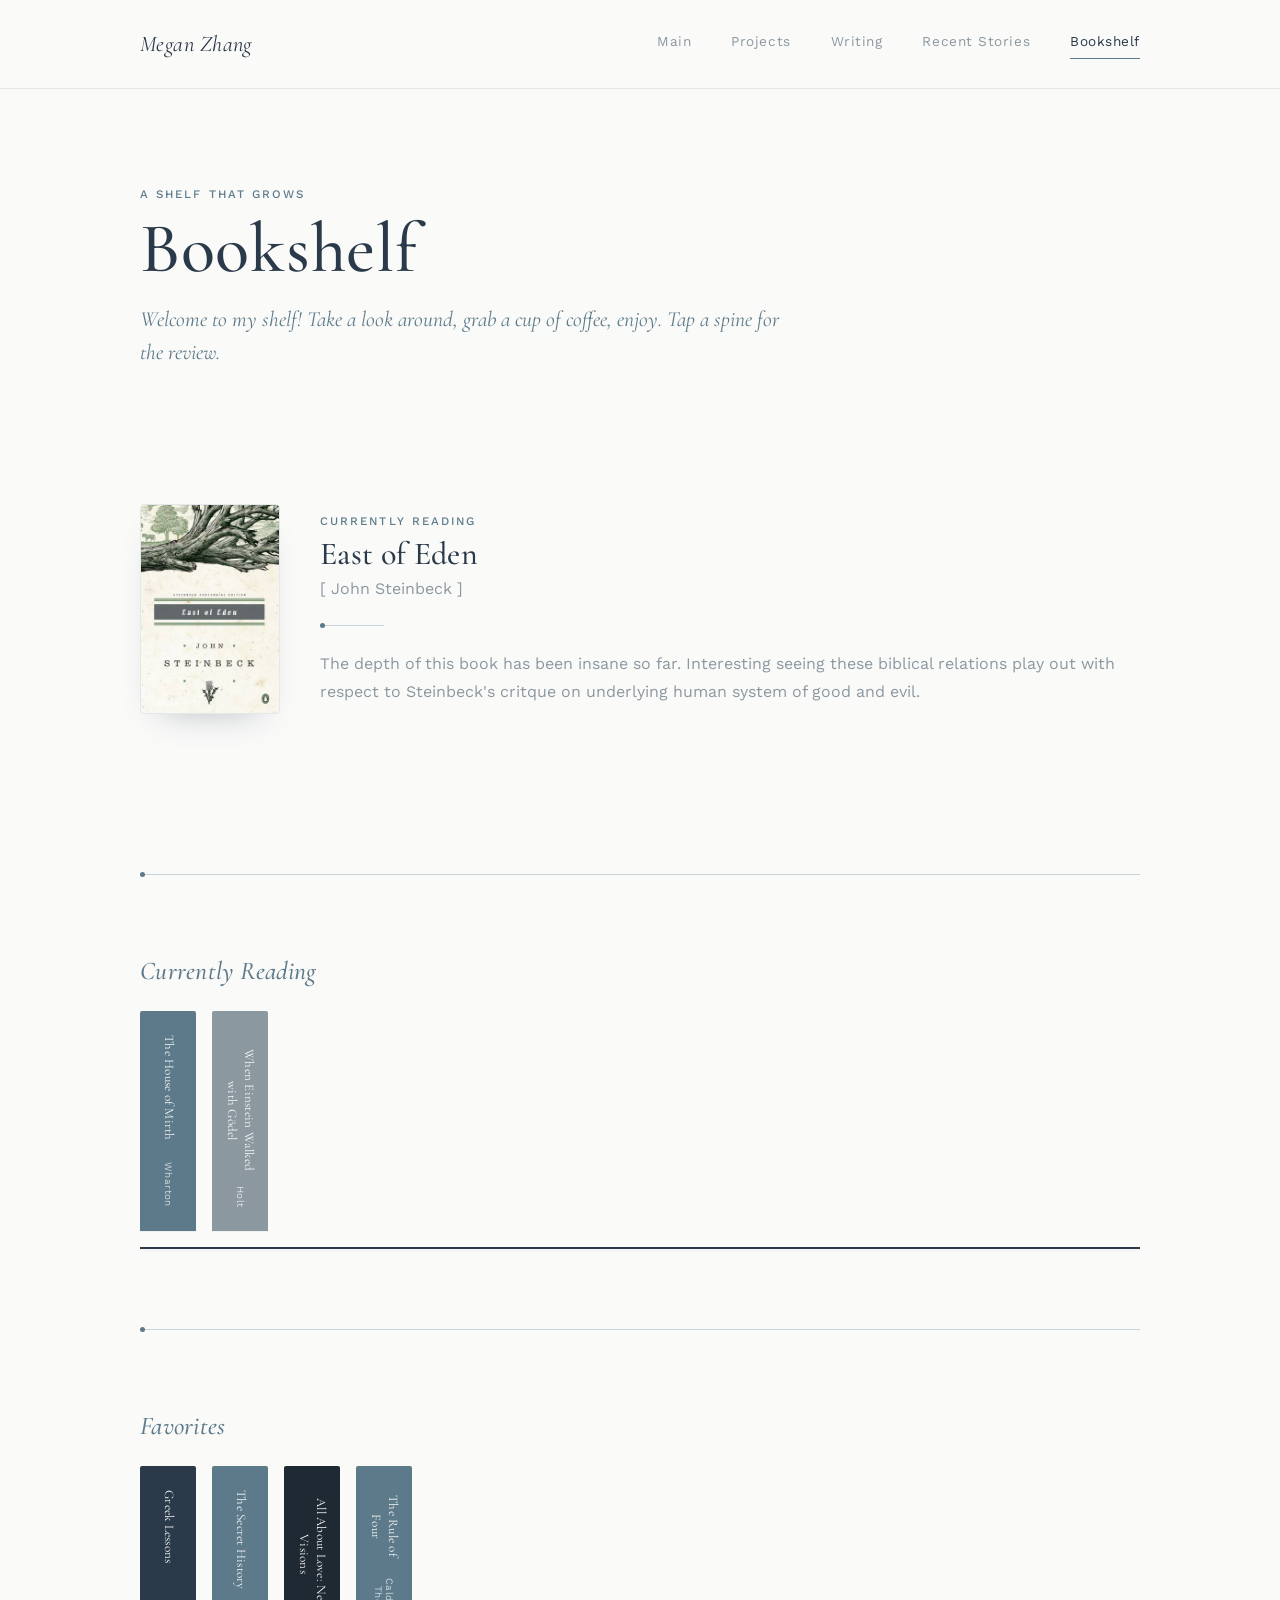
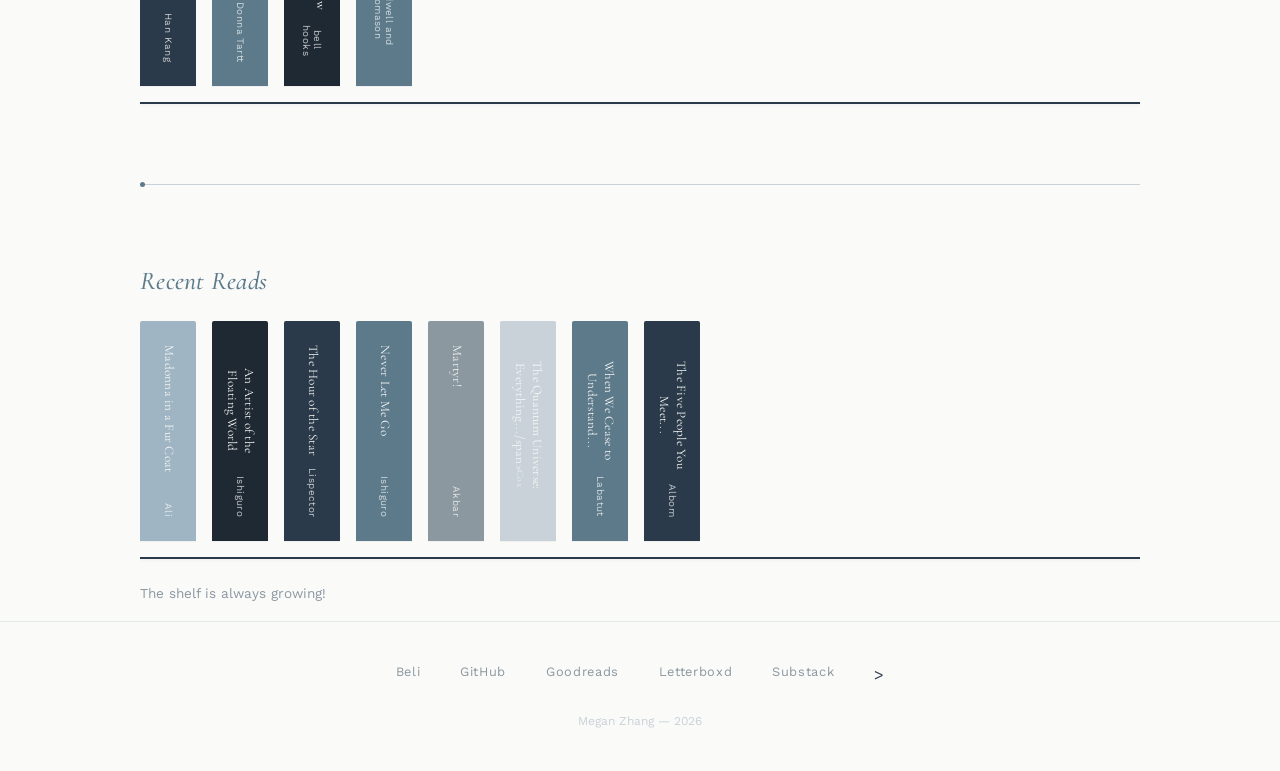
==== commit 1d999c71: "Update bookshelf.html" ====
--- a/bookshelf.html
+++ b/bookshelf.html
@@ -104,6 +104,9 @@
     <section class="shelf-section">
       <h2 class="section-label font-display">Recent Reads</h2>
       <div class="shelf-row">
+        <button class = "book-spine reveal" style="--spine-color: #9FB5C4;" data-title = "Madonna in a Fur Coat" data-author="Sabbahatin Ali" data-status="Read" data-rating="" data-review="">
+          <span class="spine-title">Madonna in a Fur Coat </span><span class="spine-author">Ali</span>
+        </button>
       <button class="book-spine reveal" style="--spine-color:#1F2933;" data-title="An Artist of the Floating World" data-author="Kazuo Ishiguro" data-status="Currently reading" data-rating="" data-review="
 ishiguro explores grace and individuality at odds with culpability amidst the backdrop of a nation’s modernization. his typical plotless + unreliable narrator style def shines through in this novel, to the point where it both offers an explorative and empathetic lens into the emotional intricacies of the protagonist, but also muddles certainties — especially with a matter as heavy as japan’s ww2 history.
 
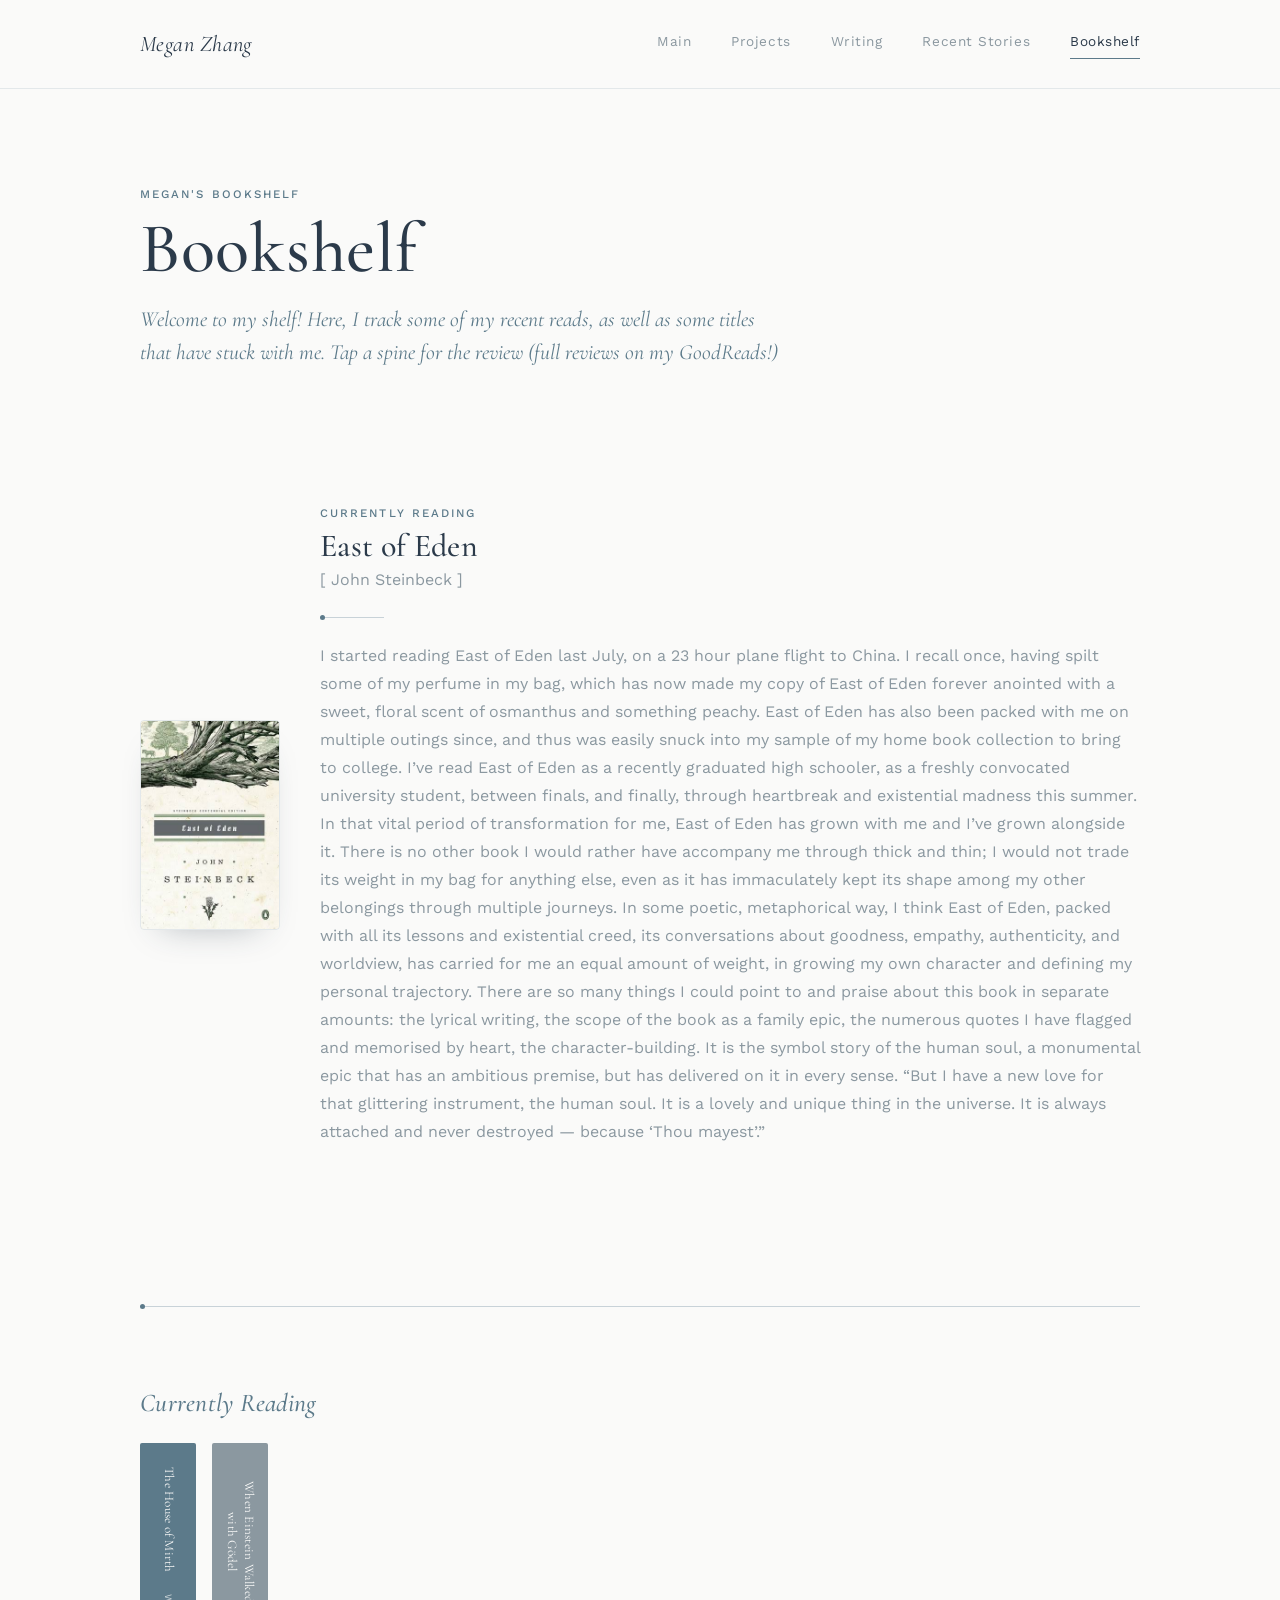
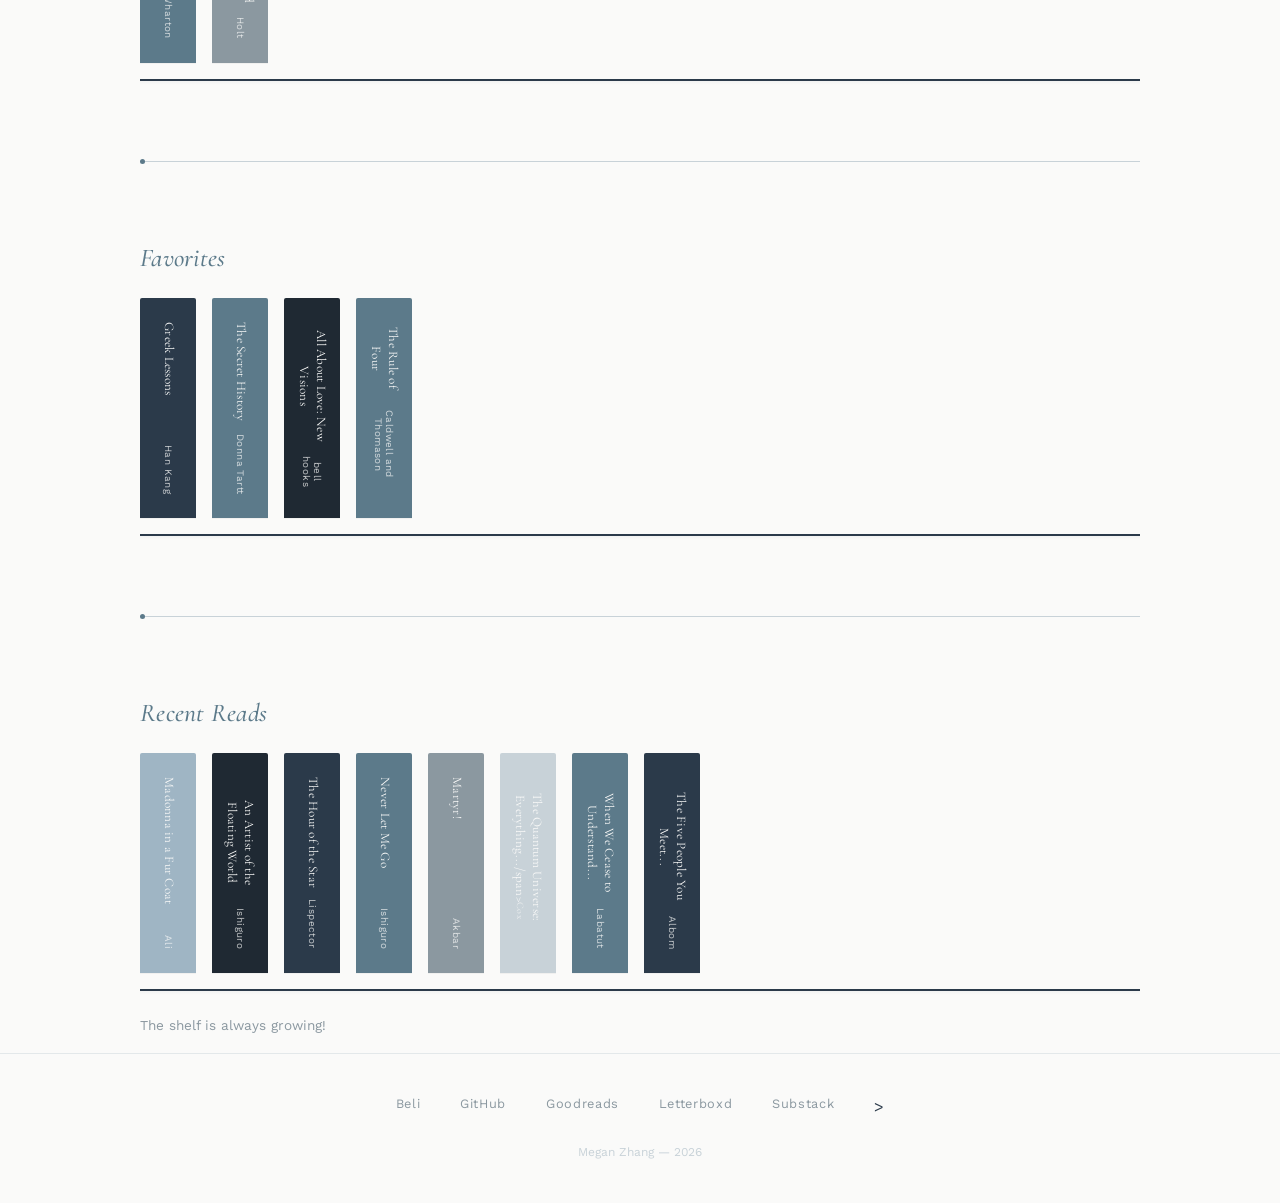
==== commit ebfae873: "Update bookshelf.html" ====
--- a/bookshelf.html
+++ b/bookshelf.html
@@ -34,9 +34,9 @@
 
 <header class="page-header">
   <div class="wrap">
-    <p class="eyebrow">A shelf that grows</p>
+    <p class="eyebrow">Megan's bookshelf</p>
     <h1>Bookshelf</h1>
-    <p class="lede">Welcome to my shelf! Take a look around, grab a cup of coffee, enjoy. Tap a spine for the review.</p>
+    <p class="lede">Welcome to my shelf! Here, I track some of my recent reads, as well as some titles that have stuck with me. Tap a spine for the review (full reviews on my GoodReads!)</p>
   </div>
 </header>
 
@@ -53,8 +53,12 @@
         <h2 class="font-display">East of Eden</h2>
         <p class="muted">[ John Steinbeck ]</p>
         <div class="breathing-rule short"></div>
-        <p class="body-text muted">The depth of this book has been insane so far. Interesting seeing these biblical relations play out
-        with respect to Steinbeck's critque on underlying human system of good and evil. </p>
+        <p class="body-text muted"> I started reading East of Eden last July, on a 23 hour plane flight to China. I recall once, having spilt some of my perfume in my bag, which has now made my copy of East of Eden forever anointed with a sweet, floral scent of osmanthus and something peachy. East of Eden has also been packed with me on multiple outings since, and thus was easily snuck into my sample of my home book collection to bring to college. I’ve read East of Eden as a recently graduated high schooler, as a freshly convocated university student, between finals, and finally, through heartbreak and existential madness this summer.
+
+In that vital period of transformation for me, East of Eden has grown with me and I’ve grown alongside it. There is no other book I would rather have accompany me through thick and thin; I would not trade its weight in my bag for anything else, even as it has immaculately kept its shape among my other belongings through multiple journeys. In some poetic, metaphorical way, I think East of Eden, packed with all its lessons and existential creed, its conversations about goodness, empathy, authenticity, and worldview, has carried for me an equal amount of weight, in growing my own character and defining my personal trajectory. There are so many things I could point to and praise about this book in separate amounts: the lyrical writing, the scope of the book as a family epic, the numerous quotes I have flagged and memorised by heart, the character-building. It is the symbol story of the human soul, a monumental epic that has an ambitious premise, but has delivered on it in every sense.
+
+“But I have a new love for that glittering instrument, the human soul. It is a lovely and unique thing in the universe. It is always attached and never destroyed — because ‘Thou mayest’.”
+ </p>
       </div>
     </section>
 
@@ -136,7 +140,7 @@
           <span class="spine-title">The Quantum Universe: Everything.../span><span class="spine-author">Cox</span>
         </button>
         <button class="book-spine reveal" style="--spine-color:#5C7A8A;" data-title="When We Cease to Understand the World" data-author="Benjamin Labatut" data-status="Read" data-rating="★★★★☆" data-review="A wonderfully crafted and gripping narration on the dangers of chasing abstraction: both the greatest vice and virtue of discovery. Viewed through the lens of various physicists’ breakthroughs in constructing the modern field of physics, namely, quantum mechanics, discovery becomes a captivating goal for brilliant minds: to push boundaries, and seek more. But to move into uncharted territory is a terror in itself; and as the novel divulges from scientific fact into fiction, so too does it dive into the visceral question: what do we truly know after all?
-This book was an astounding read: firstly, on the riveting presentation of quantum theories that I had only previously understood as bland textbook formulas and vague lecture of how they came to be; and secondly, on the gripping and elegant blend of such theories with dystopian themes that become increasingly resonant with the present. The title of the novel justifies itself in its relevance, and can only be understood truly after consuming this entire book in its whole. It is all paradoxical -- and perhaps that's the beauty of it (because for something as abstract and indeterministic as quantum theory, how relevant it seems too reflected in the personal lives of its creators) -- that constant discovery in the name of the scientific method may become humanity's inevitable undoing of what they consider "knowledge", and thus, scientific reality.
+This book was an astounding read: firstly, on the riveting presentation of quantum theories that I had only previously understood as bland textbook formulas and vague lecture of how they came to be; and secondly, on the gripping and elegant blend of such theories with dystopian themes that become increasingly resonant with the present. The title of the novel justifies itself in its relevance, and can only be understood truly after consuming this entire book in its whole. It is all paradoxical -- and perhaps that's the beauty of it (because for something as abstract and indeterministic as quantum theory, how relevant it seems too reflected in the personal lives of its creators) -- that constant discovery in the name of the scientific method may become humanity's inevitable undoing of what they consider knowledge, and thus, scientific reality.
 I can only describe my reactions after finishing this book as a sort of eerie awe. Of having to sit with its last chapter: that "theory has fallen to earth from another planet, and we simply scamper around it like apes...but with no true understanding". This revelation is as startling as it is true. I remember first encountering "quantum physics" in the abstract sense that I would be learning of a higher, complex, and therefore, more advanced form of physics -- such as learning Analysis after Calculus: to clarify and go deeper on known concepts to broaden the horizons of my understanding in the field. I was thus shocked when I learned of how utterly probabilistic and *uncertain* the subject was -- it felt utterly nascent and therefore foreign. Quantum physics dismantled all that I had known prior of physics, chemistry, even some mathematics and I, like many scholars in the field today, was forced to reckon with the uncomfortable leap of faith made off the deterministic ledge of Newtonian physics into the great abyss of "quantum". Indeed, even in today's day and age, scientific progression in quantum computing capacity and AI has been harkened both as a new revolution in human productivity and a omen for humanity's dissolution. Uncertainty is all around us, more than ever.">
           <span class="spine-title">When We Cease to Understand...</span><span class="spine-author">Labatut</span>
         </button>
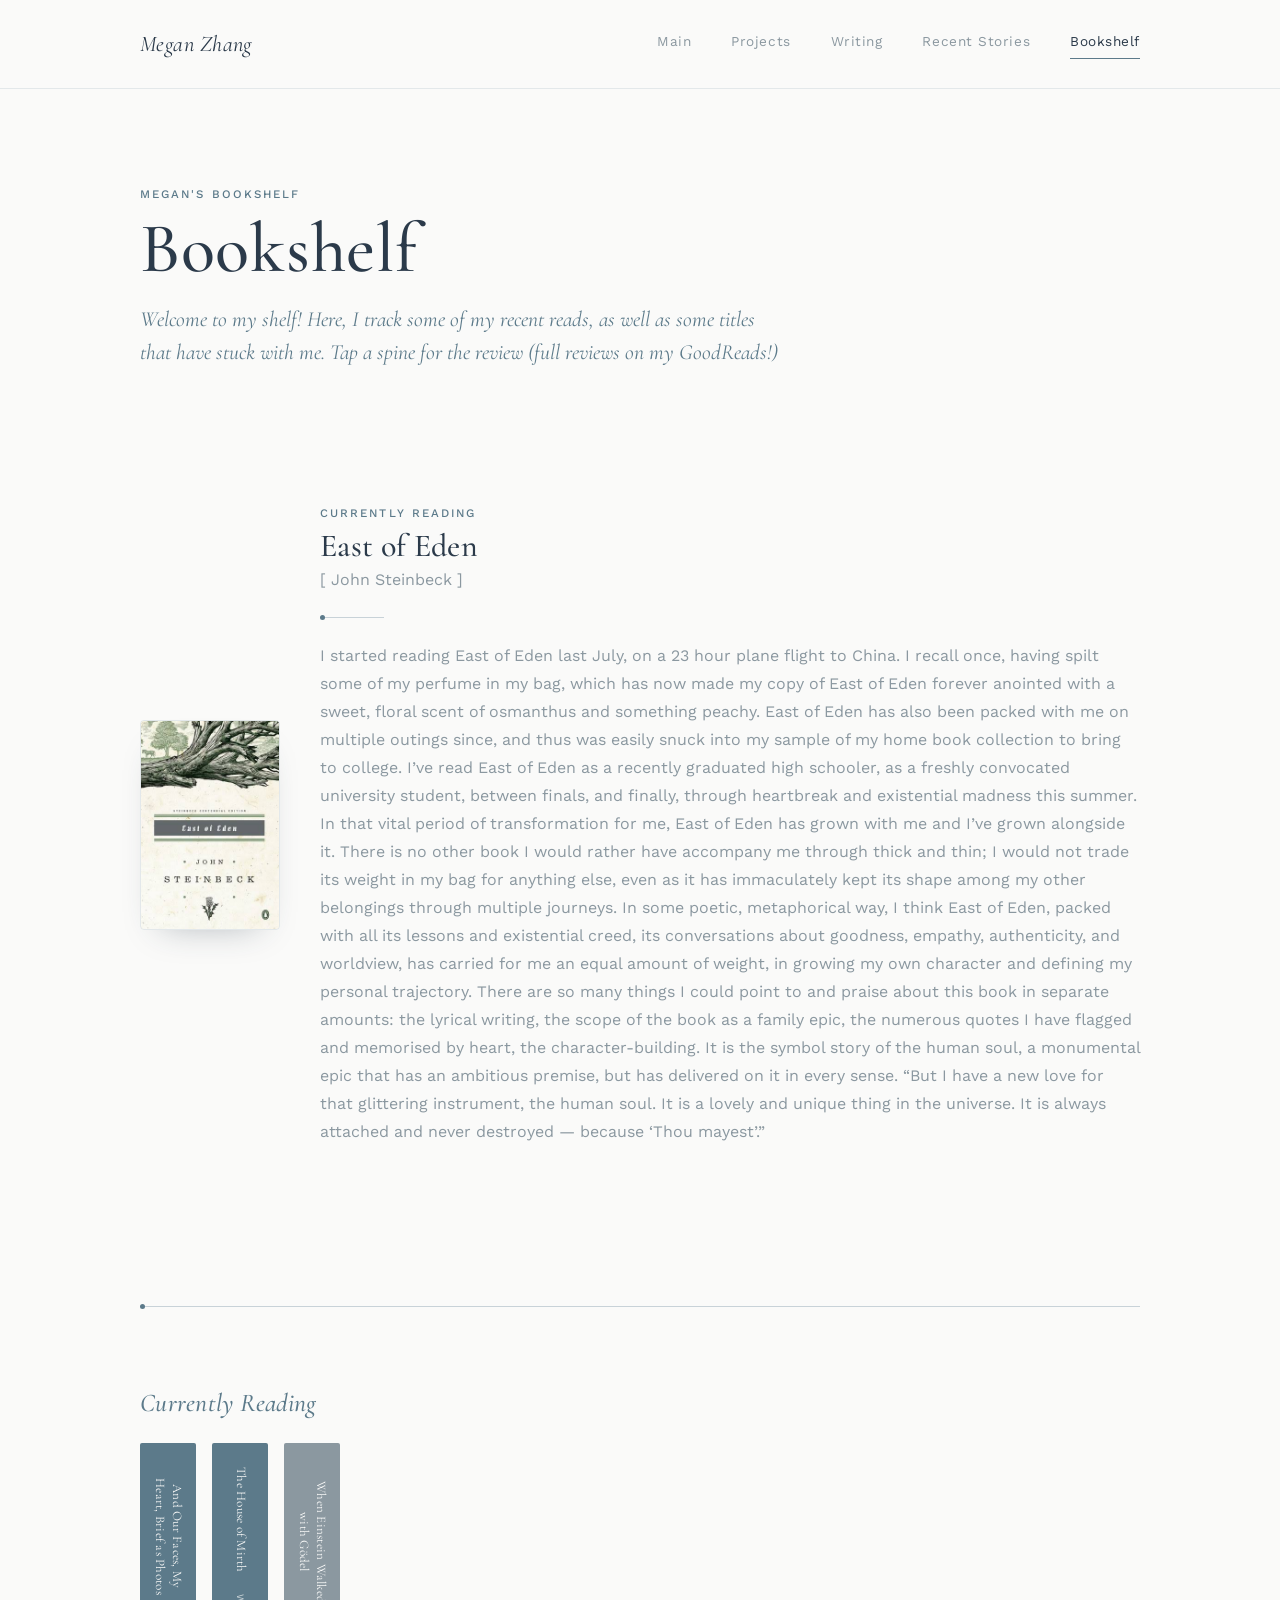
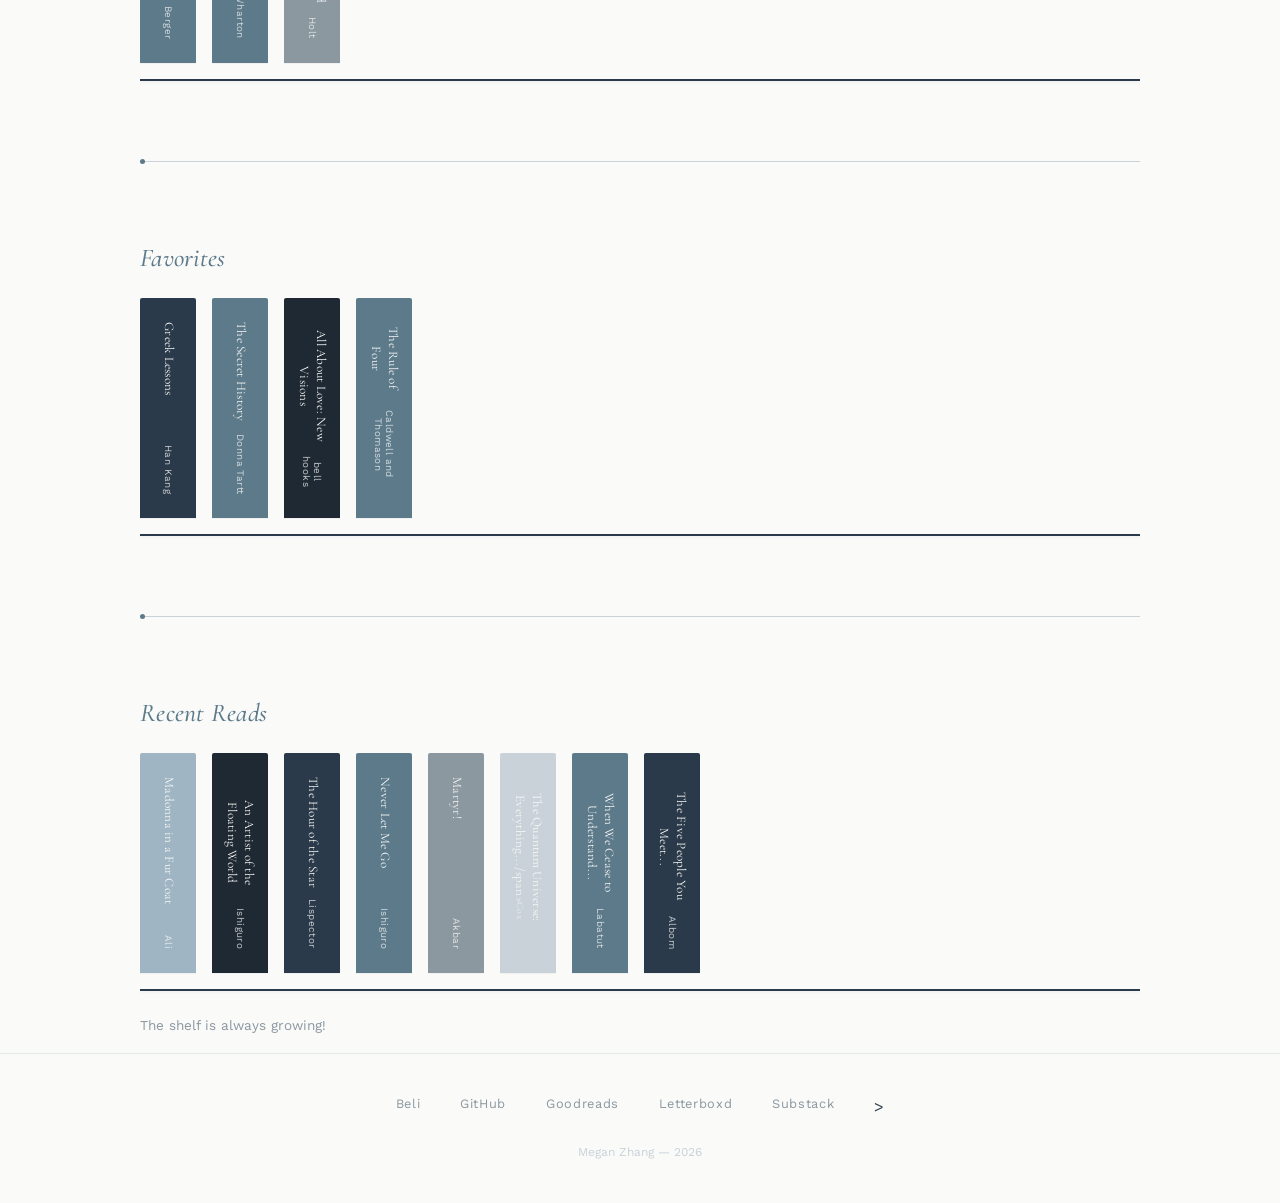
==== commit 9ad21a80: "Update bookshelf.html" ====
--- a/bookshelf.html
+++ b/bookshelf.html
@@ -68,6 +68,11 @@
     <section class="shelf-section">
       <h2 class="section-label font-display">Currently Reading</h2>
       <div class="shelf-row">
+        <button class="book-spine reveal" style="--spine-color:#5C7A8A;" data-title="And Our Faces, My Heart, Brief as Photos" data-author="John Berger" data-status="Currently reading" data-rating="" data-review=
+          "In an extraordinary distillation of his gifts as a novelist, poet, art critic, and social historian, John Berger reveals the ties between love and absence, the ways poetry endows language with the assurance of prayer, and the tensions between the forward movement of sexuality and the steady backward tug of time. He re-creates the mysterious forces at work in a Rembrandt painting, transcribes the sensorial experience of viewing lilacs at dusk, and explores the meaning of home to early man and to the hundreds of thousands of displaced people in our cities today. (GoodReads)">
+          <span class="spine-title">And Our Faces, My Heart, Brief as Photos </span><span class="spine-author">Berger</span>
+        </button>
+        
         <button class="book-spine reveal" style="--spine-color:#5C7A8A;" data-title="The House of Mirth" data-author="Edith Wharton" data-status="Currently reading" data-rating="" data-review=
           "Lily Bart, beautiful, witty and sophisticated, is accepted by ‘old money’ and courted by the growing tribe of nouveaux riches. But as she nears thirty, her foothold becomes precarious; a poor girl with expensive tastes, she needs a husband to preserve her social standing and to maintain her in the luxury she has come to expect. Whilst many have sought her, something – fastidiousness or integrity- prevents her from making a ‘suitable’ match. (GoodReads)">
           <span class="spine-title">The House of Mirth</span><span class="spine-author">Wharton</span>
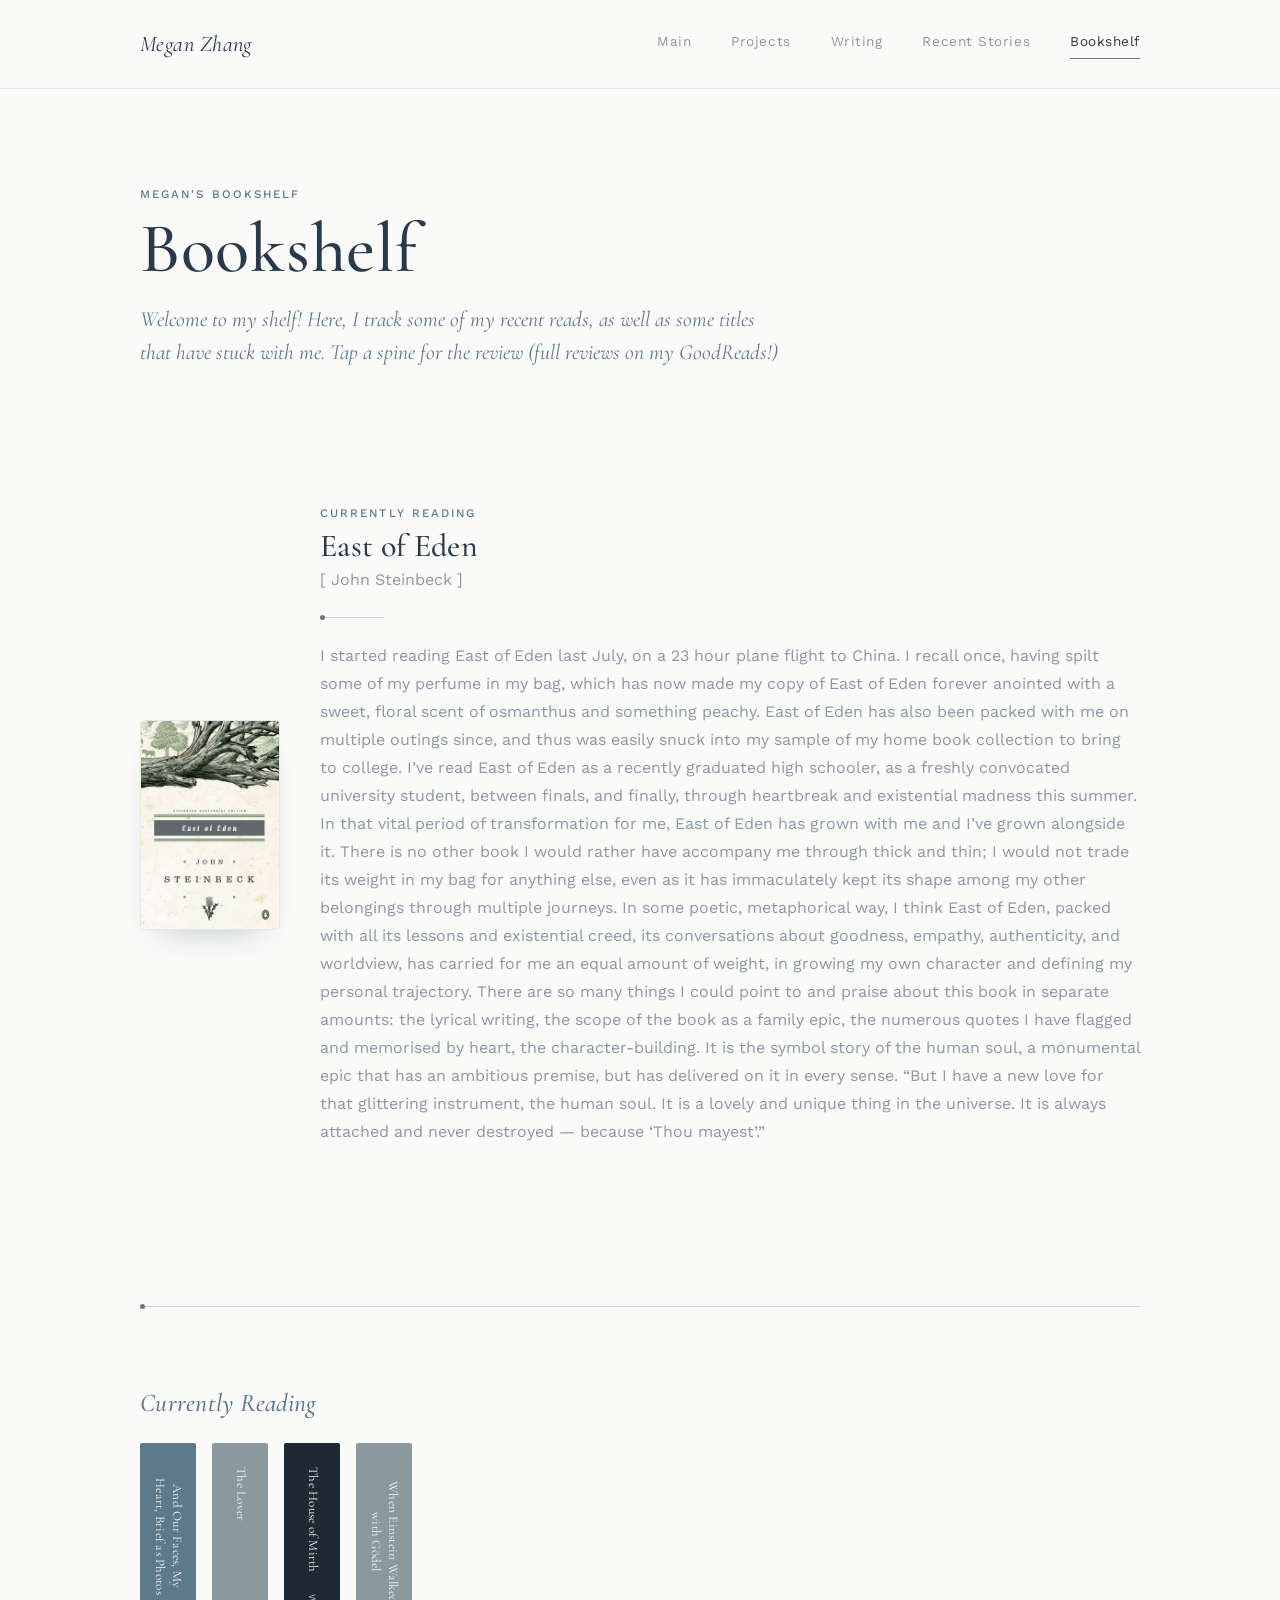
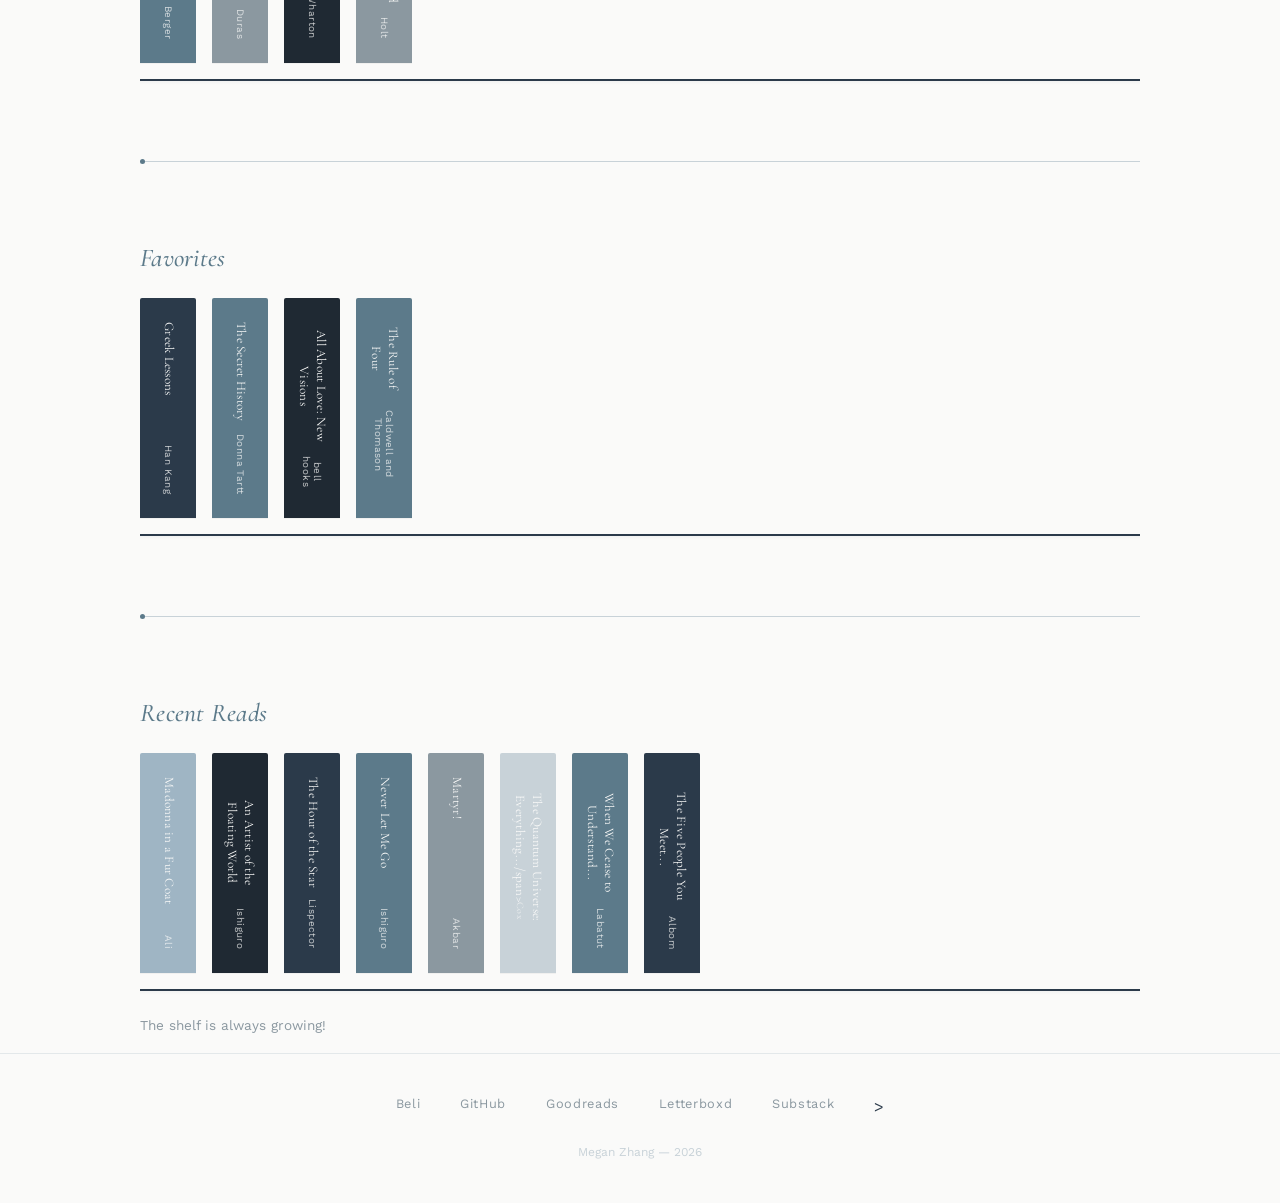
==== commit 3d35049f: "Update bookshelf.html" ====
--- a/bookshelf.html
+++ b/bookshelf.html
@@ -72,8 +72,13 @@
           "In an extraordinary distillation of his gifts as a novelist, poet, art critic, and social historian, John Berger reveals the ties between love and absence, the ways poetry endows language with the assurance of prayer, and the tensions between the forward movement of sexuality and the steady backward tug of time. He re-creates the mysterious forces at work in a Rembrandt painting, transcribes the sensorial experience of viewing lilacs at dusk, and explores the meaning of home to early man and to the hundreds of thousands of displaced people in our cities today. (GoodReads)">
           <span class="spine-title">And Our Faces, My Heart, Brief as Photos </span><span class="spine-author">Berger</span>
         </button>
+
+        <button class="book-spine reveal" style="--spine-color:#8B98A0;" data-title="The Lover" data-author="Marguerite Duras" data-status="Currently reading" data-rating="" data-review=
+          "In an extraordinary distillation of his gifts as a novelist, poet, art critic, and social historian, John Berger reveals the ties between love and absence, the ways poetry endows language with the assurance of prayer, and the tensions between the forward movement of sexuality and the steady backward tug of time. He re-creates the mysterious forces at work in a Rembrandt painting, transcribes the sensorial experience of viewing lilacs at dusk, and explores the meaning of home to early man and to the hundreds of thousands of displaced people in our cities today. (GoodReads)">
+          <span class="spine-title">The Lover </span><span class="spine-author">Duras</span>
+        </button>
         
-        <button class="book-spine reveal" style="--spine-color:#5C7A8A;" data-title="The House of Mirth" data-author="Edith Wharton" data-status="Currently reading" data-rating="" data-review=
+        <button class="book-spine reveal" style="--spine-color:#1F2933;" data-title="The House of Mirth" data-author="Edith Wharton" data-status="Currently reading" data-rating="" data-review=
           "Lily Bart, beautiful, witty and sophisticated, is accepted by ‘old money’ and courted by the growing tribe of nouveaux riches. But as she nears thirty, her foothold becomes precarious; a poor girl with expensive tastes, she needs a husband to preserve her social standing and to maintain her in the luxury she has come to expect. Whilst many have sought her, something – fastidiousness or integrity- prevents her from making a ‘suitable’ match. (GoodReads)">
           <span class="spine-title">The House of Mirth</span><span class="spine-author">Wharton</span>
         </button>
